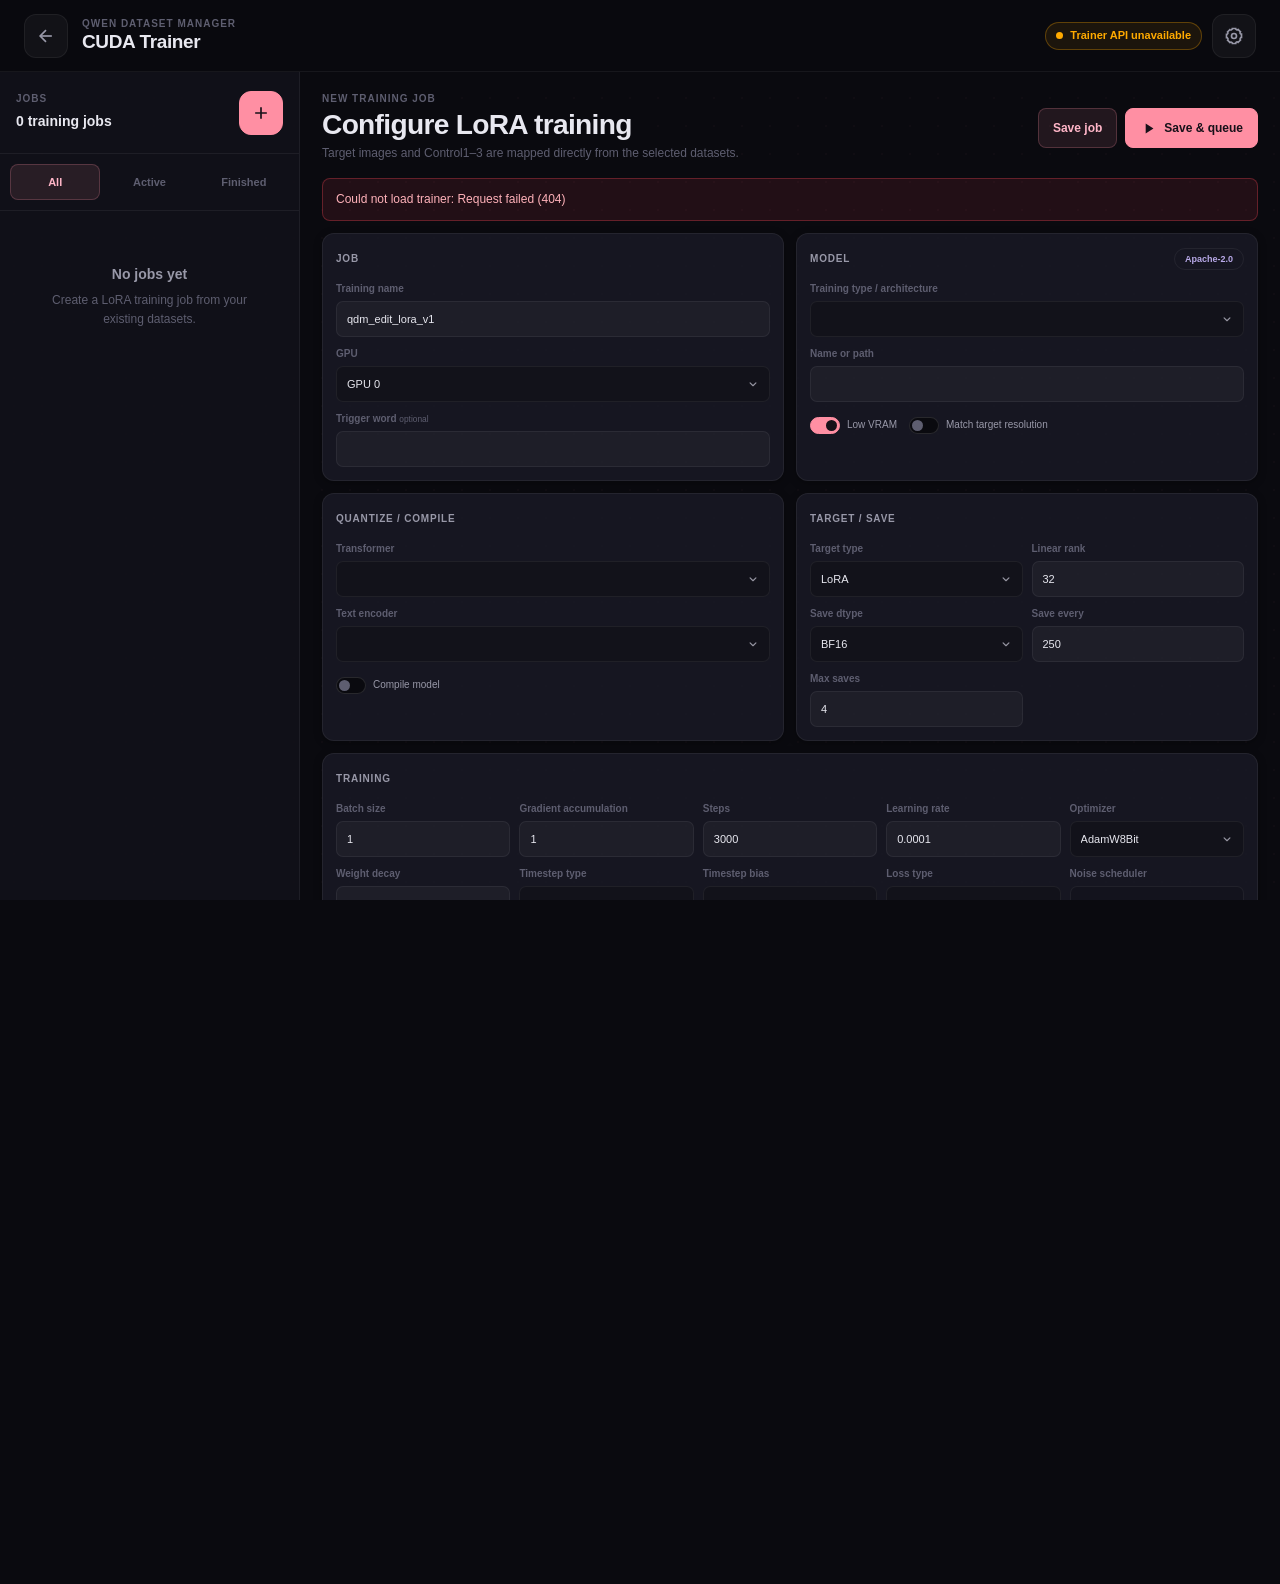
==== static/trainer.html @ 749f59c2 "feat: Add FLUX.2 Klein RGBA VAE training support - Introduced `flux2_rgba_vae` preset for training w" ====
<!DOCTYPE html>
<html lang="en">

<head>
    <meta charset="UTF-8">
    <meta name="viewport" content="width=device-width, initial-scale=1.0">
    <title>Qwen Dataset Manager — Trainer</title>
    <link rel="stylesheet" href="/static/style.css">
    <link rel="stylesheet" href="/static/trainer.css">
</head>

<body class="trainer-page">
    <div class="trainer-app">
        <header class="trainer-topbar">
            <div class="trainer-topbar-start">
                <a href="/" class="trainer-back-btn" aria-label="Back to Dataset Manager" title="Back to datasets">
                    <svg width="20" height="20" viewBox="0 0 24 24" fill="none" stroke="currentColor" stroke-width="2" aria-hidden="true">
                        <path d="M19 12H5"></path><path d="m12 19-7-7 7-7"></path>
                    </svg>
                </a>
                <div>
                    <span class="trainer-kicker">Qwen Dataset Manager</span>
                    <h1>CUDA Trainer</h1>
                </div>
            </div>
            <div class="trainer-topbar-actions">
                <span id="trainer-runtime-status" class="runtime-pill is-checking">Checking runtime…</span>
                <button id="trainer-settings-btn" class="trainer-icon-btn" type="button" aria-label="Trainer settings" title="Trainer settings">
                    <svg width="20" height="20" viewBox="0 0 24 24" fill="none" stroke="currentColor" stroke-width="2" aria-hidden="true">
                        <circle cx="12" cy="12" r="3"></circle>
                        <path d="M19.4 15a1.65 1.65 0 0 0 .33 1.82l.06.06-2.83 2.83-.06-.06a1.65 1.65 0 0 0-1.82-.33 1.65 1.65 0 0 0-1 1.51V21h-4v-.09a1.65 1.65 0 0 0-1-1.51 1.65 1.65 0 0 0-1.82.33l-.06.06-2.83-2.83.06-.06A1.65 1.65 0 0 0 4.6 15a1.65 1.65 0 0 0-1.51-1H3v-4h.09A1.65 1.65 0 0 0 4.6 9a1.65 1.65 0 0 0-.33-1.82l-.06-.06 2.83-2.83.06.06A1.65 1.65 0 0 0 9 4.6a1.65 1.65 0 0 0 1-1.51V3h4v.09a1.65 1.65 0 0 0 1 1.51 1.65 1.65 0 0 0 1.82-.33l.06-.06 2.83 2.83-.06.06A1.65 1.65 0 0 0 19.4 9c.12.37.46.63.85.63H21v4h-.09c-.39 0-.73.26-.85.63z"></path>
                    </svg>
                </button>
            </div>
        </header>

        <div class="trainer-layout">
            <aside class="trainer-jobs-panel" aria-label="Training jobs">
                <div class="trainer-jobs-header">
                    <div>
                        <span class="trainer-section-label">Jobs</span>
                        <strong id="trainer-job-count">0 training jobs</strong>
                    </div>
                    <button id="trainer-new-job-btn" class="trainer-primary-icon-btn" type="button" aria-label="Create training job" title="New training job">
                        <svg width="20" height="20" viewBox="0 0 24 24" fill="none" stroke="currentColor" stroke-width="2" aria-hidden="true">
                            <path d="M12 5v14M5 12h14"></path>
                        </svg>
                    </button>
                </div>
                <div class="trainer-job-filters" role="group" aria-label="Filter jobs">
                    <button class="trainer-filter is-active" type="button" data-job-filter="all">All</button>
                    <button class="trainer-filter" type="button" data-job-filter="active">Active</button>
                    <button class="trainer-filter" type="button" data-job-filter="finished">Finished</button>
                </div>
                <div id="trainer-jobs-list" class="trainer-jobs-list" data-preserve-scroll="jobs">
                    <div class="trainer-empty-list">
                        <strong>No jobs yet</strong>
                        <span>Create a LoRA training job from your existing datasets.</span>
                    </div>
                </div>
            </aside>

            <main class="trainer-workspace">
                <section id="trainer-runtime-banner" class="trainer-runtime-banner hidden" role="status">
                    <svg width="22" height="22" viewBox="0 0 24 24" fill="none" stroke="currentColor" stroke-width="2" aria-hidden="true">
                        <circle cx="12" cy="12" r="9"></circle><path d="M12 8v5M12 17h.01"></path>
                    </svg>
                    <div>
                        <strong>CUDA trainer is not installed</strong>
                        <span>The form and queue are available. Run the trainer installer on the NVIDIA machine before starting a job.</span>
                    </div>
                </section>

                <section id="trainer-editor-view" class="trainer-view">
                    <form id="trainer-job-form" novalidate>
                        <div class="trainer-view-header">
                            <div>
                                <span id="trainer-editor-kicker" class="trainer-kicker">New training job</span>
                                <h2 id="trainer-editor-title">Configure LoRA training</h2>
                                <p>Target images and Control1–3 are mapped directly from the selected datasets.</p>
                            </div>
                            <div class="trainer-header-actions">
                                <button id="trainer-cancel-edit-btn" class="trainer-btn trainer-btn-ghost hidden" type="button">Cancel</button>
                                <button id="trainer-save-btn" class="trainer-btn trainer-btn-secondary" type="submit">Save job</button>
                                <button id="trainer-save-start-btn" class="trainer-btn trainer-btn-primary" type="button">
                                    <svg width="17" height="17" viewBox="0 0 24 24" fill="currentColor" aria-hidden="true"><path d="m8 5 11 7-11 7V5z"></path></svg>
                                    Save &amp; queue
                                </button>
                            </div>
                        </div>

                        <div id="trainer-form-error" class="trainer-form-error hidden" role="alert"></div>

                        <div class="trainer-card-grid trainer-card-grid-top">
                            <section class="trainer-card">
                                <div class="trainer-card-heading"><span>Job</span></div>
                                <div class="trainer-fields">
                                    <label class="trainer-field" for="trainer-name">
                                        <span>Training name</span>
                                        <input id="trainer-name" name="name" type="text" value="qdm_edit_lora_v1" maxlength="96" required autocomplete="off" spellcheck="false">
                                    </label>
                                    <label class="trainer-field" for="trainer-gpu">
                                        <span>GPU</span>
                                        <select id="trainer-gpu" name="gpuIds"><option value="0">GPU 0</option></select>
                                    </label>
                                    <input id="trainer-preset" name="trainingPreset" type="hidden" value="standard_lora">
                                    <label class="trainer-field trainer-lora-only" for="trainer-trigger">
                                        <span>Trigger word <small>optional</small></span>
                                        <input id="trainer-trigger" name="triggerWord" type="text" autocomplete="off">
                                    </label>
                                </div>
                            </section>

                            <section class="trainer-card trainer-card-model">
                                <div class="trainer-card-heading"><span>Model</span><span id="trainer-model-license" class="trainer-card-badge">Apache-2.0</span></div>
                                <div class="trainer-fields">
                                    <label class="trainer-field" for="trainer-model">
                                        <span>Training type / architecture</span>
                                        <select id="trainer-model" name="model"></select>
                                    </label>
                                    <label class="trainer-field trainer-lora-only" for="trainer-model-path">
                                        <span>Name or path</span>
                                        <input id="trainer-model-path" type="text" autocomplete="off" spellcheck="false" required>
                                    </label>
                                    <a id="trainer-model-gate" class="trainer-model-note trainer-lora-only hidden" href="#" target="_blank" rel="noopener noreferrer">Gated model — accept access on Hugging Face</a>
                                    <div class="trainer-toggle-row trainer-lora-only">
                                        <label class="trainer-switch"><input id="trainer-low-vram" type="checkbox" checked><span></span>Low VRAM</label>
                                        <label class="trainer-switch"><input id="trainer-match-resolution" type="checkbox"><span></span>Match target resolution</label>
                                    </div>
                                </div>
                            </section>

                            <section class="trainer-card trainer-lora-only">
                                <div class="trainer-card-heading"><span>Quantize / compile</span></div>
                                <div class="trainer-fields">
                                    <label class="trainer-field" for="trainer-qtype">
                                        <span>Transformer</span>
                                        <select id="trainer-qtype" name="qtype"></select>
                                    </label>
                                    <label class="trainer-field" for="trainer-qtype-te">
                                        <span>Text encoder</span>
                                        <select id="trainer-qtype-te" name="qtypeTextEncoder"></select>
                                    </label>
                                    <div class="trainer-toggle-row">
                                        <label class="trainer-switch"><input id="trainer-compile" type="checkbox"><span></span>Compile model</label>
                                    </div>
                                </div>
                            </section>

                            <section class="trainer-card trainer-lora-only">
                                <div class="trainer-card-heading"><span>Target / save</span></div>
                                <div class="trainer-fields trainer-two-columns">
                                    <label class="trainer-field" for="trainer-network-type"><span>Target type</span><select id="trainer-network-type"><option value="lora">LoRA</option><option value="lokr">LoKr</option></select></label>
                                    <label id="trainer-rank-field" class="trainer-field" for="trainer-rank"><span>Linear rank</span><input id="trainer-rank" type="number" min="1" max="1024" value="32"></label>
                                    <label id="trainer-lokr-factor-field" class="trainer-field hidden" for="trainer-lokr-factor"><span>LoKr factor</span><select id="trainer-lokr-factor"><option value="-1">Auto</option><option value="4">4</option><option value="8">8</option><option value="16">16</option><option value="32">32</option></select></label>
                                    <label class="trainer-field" for="trainer-save-dtype"><span>Save dtype</span><select id="trainer-save-dtype"><option value="bf16">BF16</option><option value="fp16">FP16</option><option value="fp32">FP32</option></select></label>
                                    <label class="trainer-field" for="trainer-save-every"><span>Save every</span><input id="trainer-save-every" type="number" min="1" value="250"></label>
                                    <label class="trainer-field" for="trainer-max-saves"><span>Max saves</span><input id="trainer-max-saves" type="number" min="1" max="1000" value="4"></label>
                                </div>
                            </section>
                        </div>

                        <section class="trainer-card trainer-wide-card trainer-lora-only">
                            <div class="trainer-card-heading"><span>Training</span></div>
                            <div class="trainer-training-grid">
                                <label class="trainer-field" for="trainer-batch-size"><span>Batch size</span><input id="trainer-batch-size" type="number" min="1" max="128" value="1"></label>
                                <label class="trainer-field" for="trainer-gradient-accumulation"><span>Gradient accumulation</span><input id="trainer-gradient-accumulation" type="number" min="1" max="1024" value="1"></label>
                                <label class="trainer-field" for="trainer-steps"><span>Steps</span><input id="trainer-steps" type="number" min="1" value="3000"></label>
                                <label class="trainer-field" for="trainer-learning-rate"><span>Learning rate</span><input id="trainer-learning-rate" type="number" min="0" step="0.000001" value="0.0001"></label>
                                <label class="trainer-field" for="trainer-optimizer"><span>Optimizer</span><select id="trainer-optimizer"><option value="adafactor">Adafactor</option><option value="adam">Adam</option><option value="adamw">AdamW</option><option value="adamw8bit" selected>AdamW8Bit</option><option value="automagic">Automagic</option><option value="automagic2">Automagic v2</option><option value="automagic3">Automagic v3</option><option value="prodigyopt">Prodigy</option><option value="prodigy8bit">Prodigy8Bit</option></select></label>
                                <label class="trainer-field" for="trainer-weight-decay"><span>Weight decay</span><input id="trainer-weight-decay" type="number" min="0" step="0.00001" value="0.0001"></label>
                                <label class="trainer-field" for="trainer-timestep"><span>Timestep type</span><select id="trainer-timestep"><option value="weighted">Weighted</option><option value="sigmoid">Sigmoid</option><option value="shift">Shift</option><option value="linear">Linear</option></select></label>
                                <label class="trainer-field" for="trainer-timestep-bias"><span>Timestep bias</span><select id="trainer-timestep-bias"><option value="balanced">Balanced</option><option value="content">High noise</option><option value="style">Low noise</option></select></label>
                                <label class="trainer-field" for="trainer-loss"><span>Loss type</span><select id="trainer-loss"><option value="mse">Mean Squared Error</option><option value="mae">Mean Absolute Error</option><option value="wavelet">Wavelet</option><option value="stepped">Stepped Recovery</option></select></label>
                                <label class="trainer-field" for="trainer-noise-scheduler"><span>Noise scheduler</span><input id="trainer-noise-scheduler" type="text" value="FlowMatch" readonly></label>
                            </div>
                            <div class="trainer-toggle-row trainer-training-toggles">
                                <label id="trainer-unload-text-wrap" class="trainer-switch"><input id="trainer-unload-text" type="checkbox"><span></span>Unload TE</label>
                                <label class="trainer-switch"><input id="trainer-cache-text" type="checkbox"><span></span>Cache text embeddings</label>
                                <label class="trainer-switch"><input id="trainer-use-ema" type="checkbox"><span></span>Use EMA</label>
                                <label id="trainer-ema-decay-field" class="trainer-inline-number hidden" for="trainer-ema-decay">EMA decay <input id="trainer-ema-decay" type="number" min="0" max="1" step="0.001" value="0.99"></label>
                            </div>
                        </section>

                        <details class="trainer-advanced trainer-wide-card trainer-lora-only">
                            <summary>Regularization and guidance</summary>
                            <div class="trainer-option-groups">
                                <section>
                                    <label class="trainer-switch"><input id="trainer-dop" type="checkbox"><span></span>Differential Output Preservation</label>
                                    <div id="trainer-dop-options" class="trainer-fields trainer-two-columns hidden">
                                        <label class="trainer-field" for="trainer-dop-multiplier"><span>DOP loss multiplier</span><input id="trainer-dop-multiplier" type="number" min="0" step="0.1" value="1"></label>
                                        <label class="trainer-field" for="trainer-dop-class"><span>DOP preservation class</span><input id="trainer-dop-class" type="text" value="person"></label>
                                    </div>
                                </section>
                                <section>
                                    <label class="trainer-switch"><input id="trainer-bpp" type="checkbox"><span></span>Blank Prompt Preservation</label>
                                    <div id="trainer-bpp-options" class="trainer-fields hidden">
                                        <label class="trainer-field" for="trainer-bpp-multiplier"><span>BPP loss multiplier</span><input id="trainer-bpp-multiplier" type="number" min="0" step="0.1" value="1"></label>
                                    </div>
                                </section>
                                <section>
                                    <label class="trainer-switch"><input id="trainer-guidance-loss" type="checkbox"><span></span>Contrastive Guidance Loss</label>
                                    <div id="trainer-guidance-loss-options" class="trainer-fields hidden">
                                        <label class="trainer-field" for="trainer-guidance-loss-target"><span>Guidance loss target</span><input id="trainer-guidance-loss-target" type="number" min="0" step="0.1" value="4"></label>
                                    </div>
                                </section>
                                <section>
                                    <label class="trainer-switch"><input id="trainer-differential-guidance" type="checkbox"><span></span>Do Differential Guidance</label>
                                    <div id="trainer-differential-guidance-options" class="trainer-fields hidden">
                                        <label class="trainer-field" for="trainer-differential-guidance-scale"><span>Differential guidance scale</span><input id="trainer-differential-guidance-scale" type="number" min="0" step="0.1" value="3"></label>
                                    </div>
                                </section>
                            </div>
                        </details>

                        <section class="trainer-card trainer-wide-card trainer-transparent-only hidden">
                            <div class="trainer-card-heading"><span>Transparent RGBA preset</span><span class="trainer-card-badge">alpha-safe</span></div>
                            <div class="trainer-training-grid">
                                <label class="trainer-field trainer-span-2" for="trainer-vae-path"><span>Compatible RGBA VAE path</span><input id="trainer-vae-path" type="text" autocomplete="off" spellcheck="false" placeholder="Local Diffusers directory for Qwen; .safetensors for Klein"></label>
                                <label class="trainer-field" for="trainer-rgba-edge-correction"><span>Edge cleanup</span><select id="trainer-rgba-edge-correction"><option value="matte_despill">Green matte despill</option><option value="nearest_opaque">Nearest opaque</option><option value="none">None</option></select></label>
                                <label class="trainer-field" for="trainer-rgba-edge-width"><span>Edge width</span><input id="trainer-rgba-edge-width" type="number" min="0.1" step="0.1" value="3"></label>
                                <label class="trainer-field" for="trainer-rgba-alpha-threshold"><span>Hidden RGB alpha threshold</span><input id="trainer-rgba-alpha-threshold" type="number" min="0" max="1" step="0.0001" value="0.0039215686"></label>
                            </div>
                            <p class="trainer-help">Targets stay RGBA. Fully transparent hidden RGB is cleared, resizing is performed in premultiplied-alpha space, and green spill can be corrected only at the alpha boundary. Klein requires its own z=32 four-channel VAE; the Qwen z=16 VAE is intentionally rejected.</p>
                        </section>

                        <section class="trainer-card trainer-wide-card trainer-vae-only hidden">
                            <div class="trainer-card-heading"><span id="trainer-vae-heading">Qwen RGBA VAE training</span><span class="trainer-card-badge">round-trip validation</span></div>
                            <div class="trainer-training-grid">
                                <label class="trainer-field trainer-span-2" for="trainer-source-vae-path"><span id="trainer-source-vae-path-label">Standard Qwen model / path</span><input id="trainer-source-vae-path" type="text" value="Qwen/Qwen-Image-Edit-2511" autocomplete="off" spellcheck="false"></label>
                                <label class="trainer-field" for="trainer-source-vae-subfolder"><span id="trainer-source-vae-subfolder-label">VAE subfolder</span><input id="trainer-source-vae-subfolder" type="text" value="vae"></label>
                                <label class="trainer-field" for="trainer-vae-batch-size"><span>Batch size</span><input id="trainer-vae-batch-size" type="number" min="1" max="128" value="1"></label>
                                <label class="trainer-field" for="trainer-vae-gradient-accumulation"><span>Gradient accumulation</span><input id="trainer-vae-gradient-accumulation" type="number" min="1" max="1024" value="1"></label>
                                <label class="trainer-field" for="trainer-vae-steps"><span>Steps</span><input id="trainer-vae-steps" type="number" min="1" value="5000"></label>
                                <label class="trainer-field" for="trainer-vae-learning-rate"><span>Learning rate</span><input id="trainer-vae-learning-rate" type="number" min="0" step="0.000001" value="0.00001"></label>
                                <label class="trainer-field" for="trainer-vae-weight-decay"><span>Weight decay</span><input id="trainer-vae-weight-decay" type="number" min="0" step="0.00001" value="0"></label>
                                <label class="trainer-field" for="trainer-vae-save-every"><span>Save every</span><input id="trainer-vae-save-every" type="number" min="1" value="250"></label>
                                <label class="trainer-field" for="trainer-vae-max-saves"><span>Max saves</span><input id="trainer-vae-max-saves" type="number" min="1" value="4"></label>
                                <label class="trainer-field" for="trainer-vae-resolution"><span>Resolution</span><input id="trainer-vae-resolution" type="number" min="64" max="2048" value="512"></label>
                                <label class="trainer-field" for="trainer-vae-scope"><span>Training scope</span><select id="trainer-vae-scope"><option value="full">Full VAE</option><option value="alpha_boundary">Alpha boundary only</option></select></label>
                                <label class="trainer-field" for="trainer-vae-dtype"><span>Compute dtype</span><select id="trainer-vae-dtype"><option value="bf16">BF16</option><option value="fp16">FP16</option><option value="fp32">FP32</option></select></label>
                                <label class="trainer-field" for="trainer-vae-alpha-lr"><span>Alpha LR multiplier</span><input id="trainer-vae-alpha-lr" type="number" min="0.1" step="0.1" value="10"></label>
                                <label class="trainer-field" for="trainer-vae-workers"><span>Data workers</span><input id="trainer-vae-workers" type="number" min="0" max="64" value="2"></label>
                                <label class="trainer-field" for="trainer-vae-max-grad"><span>Max grad norm</span><input id="trainer-vae-max-grad" type="number" min="0" step="0.1" value="1"></label>
                                <label class="trainer-field" for="trainer-vae-validate-every"><span>Validate every</span><input id="trainer-vae-validate-every" type="number" min="1" value="250"></label>
                                <label class="trainer-field" for="trainer-vae-validation-images"><span>Validation images</span><input id="trainer-vae-validation-images" type="number" min="1" value="32"></label>
                                <label class="trainer-field" for="trainer-vae-required-passes"><span>READY passes</span><input id="trainer-vae-required-passes" type="number" min="1" value="2"></label>
                            </div>
                            <div class="trainer-toggle-row trainer-training-toggles">
                                <label class="trainer-switch"><input id="trainer-source-vae-local" type="checkbox"><span></span>Local source files only</label>
                                <label class="trainer-switch"><input id="trainer-vae-gradient-checkpointing" type="checkbox" checked><span></span>Gradient checkpointing</label>
                                <label class="trainer-switch"><input id="trainer-vae-stop-ready" type="checkbox"><span></span>Stop when READY</label>
                                <label class="trainer-switch"><input id="trainer-vae-comfy-export" type="checkbox" checked><span></span>Export ComfyUI VAE</label>
                            </div>
                            <p class="trainer-help">There is no diffusion sampling. A fixed holdout is encoded and decoded as RGBA; READY requires consecutive passes for visible RGB, alpha, alpha edge, composites, finite values, IoU and opaque-latent compatibility. “Sample now” runs this validation.</p>
                        </section>

                        <section class="trainer-card trainer-wide-card trainer-datasets-section">
                            <div class="trainer-card-heading trainer-datasets-heading">
                                <div><span>Datasets</span><small id="trainer-dataset-summary">Select one or more managed datasets</small></div>
                                <div class="trainer-dataset-picker">
                                    <label class="sr-only" for="trainer-dataset-select">Dataset</label>
                                    <select id="trainer-dataset-select"><option value="">Select dataset…</option></select>
                                    <button id="trainer-add-dataset-btn" class="trainer-btn trainer-btn-secondary" type="button">Add dataset</button>
                                </div>
                            </div>
                            <div id="trainer-selected-datasets" class="trainer-selected-datasets">
                                <div class="trainer-empty-datasets">
                                    <svg width="28" height="28" viewBox="0 0 24 24" fill="none" stroke="currentColor" stroke-width="1.7" aria-hidden="true"><path d="M4 7h16v12H4zM7 4h10v3H7z"></path><path d="M8 11h8M8 15h5"></path></svg>
                                    <strong>No datasets selected</strong>
                                    <span>Choose a dataset above. Target and control folders will be mapped automatically.</span>
                                </div>
                            </div>
                        </section>

                        <section class="trainer-card trainer-wide-card trainer-lora-only">
                            <div class="trainer-card-heading">
                                <span>Validation</span>
                                <label class="trainer-switch"><input id="trainer-validation-enabled" type="checkbox"><span></span>Enable</label>
                            </div>
                            <div id="trainer-validation-options" class="hidden">
                                <div class="trainer-validation-grid">
                                    <label class="trainer-field" for="trainer-validation-every"><span>Validate every</span><input id="trainer-validation-every" type="number" min="1" value="1"></label>
                                    <label class="trainer-field" for="trainer-validation-resolution"><span>Validation resolution</span><input id="trainer-validation-resolution" type="number" min="64" max="4096" value="1024"></label>
                                    <label class="trainer-field" for="trainer-validation-sigmas"><span>Validation sigmas</span><select id="trainer-validation-sigmas"><option value="0.5">0.5</option><option value="1,0.5">1.0, 0.5</option><option value="1,0.66,0.33">1.0, 0.66, 0.33</option><option value="1,0.75,0.5,0.25">1.0, 0.75, 0.5, 0.25</option></select></label>
                                </div>
                                <div id="trainer-validation-items" class="trainer-repeat-list"></div>
                                <button id="trainer-add-validation-btn" class="trainer-btn trainer-btn-secondary trainer-full-btn" type="button">Add validation image</button>
                            </div>
                        </section>

                        <details class="trainer-advanced trainer-wide-card trainer-lora-only" open>
                            <summary>Sampling</summary>
                            <div class="trainer-sampling-content">
                                <div class="trainer-sampling-grid">
                                    <label class="trainer-field trainer-span-2" for="trainer-sample-lora-path"><span>Turbo sampling LoRA path <small>optional, sampling only</small></span><input id="trainer-sample-lora-path" type="text" autocomplete="off" spellcheck="false" placeholder="Local .safetensors file"></label>
                                    <label class="trainer-field" for="trainer-sample-every"><span>Sample every</span><input id="trainer-sample-every" type="number" min="1" value="250"></label>
                                    <label class="trainer-field" for="trainer-sample-start"><span>Sample start step</span><input id="trainer-sample-start" type="number" min="0" value="0"></label>
                                    <label class="trainer-field" for="trainer-sampler"><span>Sampler</span><select id="trainer-sampler"><option value="flowmatch">FlowMatch</option><option value="ddpm">DDPM</option></select></label>
                                    <label class="trainer-field" for="trainer-guidance-scale"><span>Guidance scale</span><input id="trainer-guidance-scale" type="number" min="0" step="0.1" value="4"></label>
                                    <label class="trainer-field" for="trainer-sample-steps"><span>Sample steps</span><input id="trainer-sample-steps" type="number" min="1" value="30"></label>
                                    <label class="trainer-field" for="trainer-sample-width"><span>Width</span><input id="trainer-sample-width" type="number" min="64" max="4096" value="1024"></label>
                                    <label class="trainer-field" for="trainer-sample-height"><span>Height</span><input id="trainer-sample-height" type="number" min="64" max="4096" value="1024"></label>
                                    <label class="trainer-field" for="trainer-sample-seed"><span>Seed</span><input id="trainer-sample-seed" type="number" min="0" value="42"></label>
                                </div>
                                <div class="trainer-toggle-row trainer-training-toggles">
                                    <label class="trainer-switch"><input id="trainer-walk-seed" type="checkbox" checked><span></span>Walk seed</label>
                                    <label class="trainer-switch"><input id="trainer-skip-first-sample" type="checkbox"><span></span>Skip first sample</label>
                                    <label class="trainer-switch"><input id="trainer-force-first-sample" type="checkbox"><span></span>Force first sample</label>
                                    <label class="trainer-switch"><input id="trainer-disable-sampling" type="checkbox" checked><span></span>Disable sampling</label>
                                </div>
                                <div class="trainer-sample-list-heading">
                                    <span id="trainer-sample-count">Sample prompts (0)</span>
                                </div>
                                <div id="trainer-sample-items" class="trainer-repeat-list"></div>
                                <button id="trainer-add-sample-btn" class="trainer-btn trainer-btn-secondary trainer-full-btn" type="button">Add edit sample</button>
                            </div>
                        </details>

                        <details class="trainer-advanced trainer-lora-only">
                            <summary>Advanced memory settings</summary>
                            <div class="trainer-advanced-grid">
                                <label class="trainer-switch"><input id="trainer-layer-offloading" type="checkbox"><span></span>Layer offloading</label>
                                <div id="trainer-offload-sliders" class="trainer-offload-sliders hidden">
                                    <label class="trainer-slider-field" for="trainer-transformer-offload">
                                        <span>Transformer offload %</span>
                                        <div class="trainer-slider-control">
                                            <div class="trainer-slider-main">
                                                <input id="trainer-transformer-offload" type="range" min="0" max="100" step="1" value="100">
                                                <span class="trainer-slider-limits" aria-hidden="true"><span>0</span><span>100</span></span>
                                            </div>
                                            <output id="trainer-transformer-offload-value" for="trainer-transformer-offload">100</output>
                                        </div>
                                    </label>
                                    <label class="trainer-slider-field" for="trainer-text-offload">
                                        <span>Text encoder offload %</span>
                                        <div class="trainer-slider-control">
                                            <div class="trainer-slider-main">
                                                <input id="trainer-text-offload" type="range" min="0" max="100" step="1" value="100">
                                                <span class="trainer-slider-limits" aria-hidden="true"><span>0</span><span>100</span></span>
                                            </div>
                                            <output id="trainer-text-offload-value" for="trainer-text-offload">100</output>
                                        </div>
                                    </label>
                                </div>
                            </div>
                        </details>

                        <details class="trainer-advanced trainer-wide-card trainer-lora-only">
                            <summary>Advanced AI Toolkit process config</summary>
                            <div class="trainer-advanced-config">
                                <p>This is the upstream advanced editor equivalent, restricted to the selected edit architecture and managed dataset paths. Generate the process JSON, edit any AI Toolkit process setting, then enable the override.</p>
                                <div class="trainer-toggle-row">
                                    <button id="trainer-generate-config-btn" class="trainer-btn trainer-btn-secondary" type="button">Generate from form</button>
                                    <button id="trainer-clear-config-btn" class="trainer-btn trainer-btn-ghost" type="button">Clear override</button>
                                    <label class="trainer-switch"><input id="trainer-use-advanced-config" type="checkbox"><span></span>Use edited process config</label>
                                </div>
                                <label class="trainer-field" for="trainer-advanced-config-json"><span>AI Toolkit process JSON</span><textarea id="trainer-advanced-config-json" rows="24" spellcheck="false" autocomplete="off"></textarea></label>
                            </div>
                        </details>
                    </form>
                </section>

                <section id="trainer-detail-view" class="trainer-view hidden">
                    <div class="trainer-view-header trainer-detail-header">
                        <div>
                            <span id="trainer-detail-kicker" class="trainer-kicker">Training job</span>
                            <h2 id="trainer-detail-name">Job</h2>
                            <p id="trainer-detail-model">Model</p>
                        </div>
                        <div class="trainer-header-actions">
                            <button id="trainer-save-now-btn" class="trainer-btn trainer-btn-secondary hidden" type="button">Save now</button>
                            <button id="trainer-sample-now-btn" class="trainer-btn trainer-btn-secondary hidden" type="button">Sample now</button>
                            <button id="trainer-edit-job-btn" class="trainer-btn trainer-btn-secondary" type="button">Edit</button>
                            <button id="trainer-delete-job-btn" class="trainer-btn trainer-btn-danger" type="button">Delete</button>
                            <button id="trainer-stop-job-btn" class="trainer-btn trainer-btn-danger hidden" type="button">Stop</button>
                            <button id="trainer-start-job-btn" class="trainer-btn trainer-btn-primary" type="button">
                                <svg width="17" height="17" viewBox="0 0 24 24" fill="currentColor" aria-hidden="true"><path d="m8 5 11 7-11 7V5z"></path></svg>
                                Queue job
                            </button>
                        </div>
                    </div>

                    <div class="trainer-detail-grid">
                        <section class="trainer-card trainer-progress-card">
                            <div class="trainer-progress-top">
                                <div><span id="trainer-detail-status" class="trainer-status-pill">Stopped</span><strong id="trainer-detail-info">Ready</strong></div>
                                <strong id="trainer-detail-percent">0%</strong>
                            </div>
                            <div class="trainer-progress-track"><div id="trainer-detail-progress" class="trainer-progress-fill"></div></div>
                            <div class="trainer-progress-meta">
                                <span id="trainer-detail-step">0 / 0 steps</span>
                                <span id="trainer-detail-speed">Waiting</span>
                                <span id="trainer-detail-gpu">GPU 0</span>
                            </div>
                        </section>
                        <section class="trainer-card trainer-summary-card">
                            <div class="trainer-card-heading"><span>Configuration</span></div>
                            <dl id="trainer-detail-config"></dl>
                        </section>
                    </div>

                    <section class="trainer-card trainer-log-card">
                        <div class="trainer-card-heading trainer-log-heading">
                            <div><span>Trainer log</span><small>Last 200 KB</small></div>
                            <div>
                                <a id="trainer-download-log" class="trainer-btn trainer-btn-ghost" href="#">Download</a>
                                <button id="trainer-refresh-log-btn" class="trainer-btn trainer-btn-secondary" type="button">Refresh</button>
                            </div>
                        </div>
                        <pre id="trainer-log-output" tabindex="0">No log output yet.</pre>
                    </section>
                </section>
            </main>
        </div>
    </div>

    <div id="trainer-settings-modal" class="trainer-modal hidden" role="dialog" aria-modal="true" aria-labelledby="trainer-settings-title">
        <div class="trainer-modal-card">
            <div class="trainer-modal-header">
                <div><span class="trainer-kicker">Trainer settings</span><h2 id="trainer-settings-title">Hugging Face access</h2></div>
                <button id="trainer-settings-close" class="trainer-icon-btn" type="button" aria-label="Close settings">✕</button>
            </div>
            <p>FLUX.2 Klein 9B is gated. The token is stored locally in the trainer SQLite database and is never returned by the API.</p>
            <label class="trainer-field" for="trainer-hf-token"><span>Hugging Face token</span><input id="trainer-hf-token" type="password" placeholder="hf_…" autocomplete="off"></label>
            <label class="trainer-switch trainer-clear-token"><input id="trainer-clear-token" type="checkbox"><span></span>Remove saved token</label>
            <div class="trainer-runtime-details">
                <span>Upstream</span><code id="trainer-upstream-commit">—</code>
            </div>
            <div class="trainer-modal-actions">
                <button id="trainer-settings-cancel" class="trainer-btn trainer-btn-ghost" type="button">Cancel</button>
                <button id="trainer-settings-save" class="trainer-btn trainer-btn-primary" type="button">Save settings</button>
            </div>
        </div>
    </div>

    <div id="trainer-toast" class="trainer-toast hidden" role="status" aria-live="polite"></div>
    <script src="/static/trainer.js?v=3"></script>
</body>

</html>
---- static/style.css ----
/* ─── Sakura Design System ───────────────────────────────────────── */
:root {
  --bg-primary:    #0a0a0f;
  --bg-secondary:  #12121a;
  --bg-elevated:   #1a1a26;
  --bg-surface:    #22222e;
  --bg-hover:      #2a2a38;

  --text-primary:   #e8e8f0;
  --text-secondary: #9898a8;
  --text-muted:     #5e5e70;

  --accent:         #ff8fa3;
  --accent-hover:   #ffb6c8;
  --accent-glow:    rgba(255, 143, 163, 0.3);
  --accent-subtle:  rgba(255, 143, 163, 0.1);
  --accent-border:  rgba(255, 143, 163, 0.22);
  --accent-lavender:#b8a9e8;

  --success: #00d68f;
  --warning: #ffaa00;
  --error:   #ff4757;

  --border:       rgba(255, 255, 255, 0.06);
  --border-hover: rgba(255, 255, 255, 0.12);

  --font:      ui-sans-serif, -apple-system, BlinkMacSystemFont, 'Segoe UI', sans-serif;
  --font-mono: ui-monospace, 'SFMono-Regular', Menlo, Consolas, monospace;

  --radius-sm: 8px;
  --radius-md: 12px;
  --radius-lg: 20px;
  --radius-xl: 24px;

  --shadow-subtle:   0 2px 8px rgba(0, 0, 0, 0.3);
  --shadow-elevated: 0 8px 32px rgba(0, 0, 0, 0.5);
  --shadow-accent:   0 8px 30px rgba(255, 143, 163, 0.25);

  --transition: 0.2s ease;
}

/* ─── Reset ──────────────────────────────────────────────────────── */
*, *::before, *::after {
  margin: 0;
  padding: 0;
  box-sizing: border-box;
}

/* ─── Scrollbar ──────────────────────────────────────────────────── */
::-webkit-scrollbar { width: 6px; height: 6px; }
::-webkit-scrollbar-track { background: var(--bg-primary); }
::-webkit-scrollbar-thumb {
  background: var(--accent-border);
  border-radius: 3px;
}
::-webkit-scrollbar-thumb:hover { background: var(--accent-glow); }

/* ─── Base ───────────────────────────────────────────────────────── */
body {
  font-family: var(--font);
  background: var(--bg-primary);
  color: var(--text-primary);
  line-height: 1.6;
  min-height: 100vh;
  font-size: 14px;
}

/* Subtle dot-grid bg */
body::before {
  content: '';
  position: fixed;
  inset: 0;
  background:
    radial-gradient(circle, rgba(255, 143, 163, 0.04) 1px, transparent 1px),
    transparent;
  background-size: 28px 28px;
  pointer-events: none;
  z-index: 0;
}

/* ─── Container ──────────────────────────────────────────────────── */
.container {
  position: relative;
  z-index: 1;
  max-width: 1800px;
  margin: 0 auto;
  padding: 2rem 2.5rem;
}

/* ─── Header ─────────────────────────────────────────────────────── */
header {
  margin-bottom: 2.5rem;
}

header h1 {
  font-size: clamp(1.8rem, 4vw, 2.8rem);
  font-weight: 700;
  letter-spacing: -0.02em;
  background: linear-gradient(135deg, #fff 0%, var(--accent-hover) 60%, var(--accent-lavender) 100%);
  -webkit-background-clip: text;
  -webkit-text-fill-color: transparent;
  background-clip: text;
  margin-bottom: 1.25rem;
  line-height: 1.15;
  text-shadow: none;
}

.controls {
  display: flex;
  align-items: center;
  gap: 0.75rem;
  flex-wrap: wrap;
}

.controls > label {
  font-size: 12px;
  font-weight: 600;
  color: var(--text-secondary);
  letter-spacing: 0.03em;
}

/* ─── Selects ────────────────────────────────────────────────────── */
select {
  appearance: none;
  -webkit-appearance: none;
  padding: 0.55rem 1rem;
  background: rgba(255, 255, 255, 0.04);
  border: 1px solid var(--border);
  border-radius: var(--radius-md);
  color: var(--text-primary);
  font-family: var(--font);
  font-size: 13px;
  cursor: pointer;
  transition: all var(--transition);
  outline: none;
}

select:hover {
  border-color: var(--border-hover);
  background: rgba(255, 255, 255, 0.07);
}

select:focus {
  border-color: var(--accent-border);
  box-shadow: 0 0 0 3px rgba(255, 143, 163, 0.08);
  background: rgba(255, 143, 163, 0.03);
}

#folder-select {
  min-width: 240px;
}

.refresh-btn {
  padding: 0.55rem;
  min-width: 44px;
  justify-content: center;
  color: var(--accent-hover);
  border-color: rgba(184, 169, 232, 0.28);
  background: rgba(184, 169, 232, 0.08);
}

.refresh-btn:hover {
  background: rgba(184, 169, 232, 0.18);
  border-color: rgba(184, 169, 232, 0.4);
  box-shadow: 0 10px 24px rgba(184, 169, 232, 0.12);
}

/* ─── Image Count ────────────────────────────────────────────────── */
.image-count {
  padding: 0.45rem 0.9rem;
  background: var(--accent-subtle);
  border: 1px solid var(--accent-border);
  border-radius: var(--radius-sm);
  font-size: 12px;
  font-weight: 600;
  color: var(--accent-hover);
  font-family: var(--font-mono);
  letter-spacing: 0.04em;
}

/* ─── Action Buttons ─────────────────────────────────────────────── */
.action-btn {
  display: inline-flex;
  align-items: center;
  gap: 0.45rem;
  padding: 0.55rem 1.1rem;
  background: rgba(255, 255, 255, 0.04);
  border: 1px solid var(--border);
  border-radius: var(--radius-md);
  color: var(--text-secondary);
  font-family: var(--font);
  font-size: 13px;
  font-weight: 500;
  cursor: pointer;
  transition: all var(--transition);
  white-space: nowrap;
}

.action-btn:hover {
  background: var(--bg-elevated);
  border-color: var(--border-hover);
  color: var(--text-primary);
  transform: translateY(-1px);
  box-shadow: var(--shadow-subtle);
}

.action-btn:active { transform: translateY(0); box-shadow: none; }

.action-btn:disabled {
  opacity: 0.38;
  cursor: not-allowed;
  transform: none;
  box-shadow: none;
}

.export-btn {
  background: var(--accent-subtle);
  border-color: var(--accent-border);
  color: var(--accent-hover);
}
.export-btn:hover {
  background: rgba(255, 143, 163, 0.18);
  border-color: var(--accent);
  box-shadow: var(--shadow-accent);
}

.trainer-nav-btn {
  background: linear-gradient(135deg, rgba(255, 143, 163, 0.16), rgba(184, 169, 232, 0.14));
  border-color: var(--accent-border);
  color: var(--accent-hover);
  text-decoration: none;
}

.trainer-nav-btn:hover {
  border-color: var(--accent);
  color: #fff;
  box-shadow: var(--shadow-accent);
}

/* ─── Link Controls ──────────────────────────────────────────────── */
.link-controls {
  display: flex;
  align-items: center;
  gap: 0.5rem;
}

.link-btn {
  background: var(--accent-subtle);
  border-color: var(--accent-border);
  color: var(--accent);
}
.link-btn:hover {
  background: rgba(255, 143, 163, 0.18);
  border-color: var(--accent);
  color: var(--accent-hover);
  box-shadow: 0 4px 16px rgba(255, 143, 163, 0.2);
}

.link-select { border-color: var(--accent-border); }

.linked-indicator {
  display: inline-flex;
  align-items: center;
  gap: 0.4rem;
  padding: 0.4rem 0.8rem;
  background: rgba(0, 214, 143, 0.1);
  border: 1px solid rgba(0, 214, 143, 0.3);
  border-radius: var(--radius-sm);
  font-size: 12px;
  font-weight: 600;
  color: var(--success);
  letter-spacing: 0.02em;
}
.linked-indicator::before {
  content: '';
  width: 6px;
  height: 6px;
  border-radius: 50%;
  background: var(--success);
  box-shadow: 0 0 6px rgba(0, 214, 143, 0.7);
  animation: pulse-dot 2s ease-in-out infinite;
}

@keyframes pulse-dot {
  0%, 100% { opacity: 1; transform: scale(1); }
  50%       { opacity: 0.5; transform: scale(0.7); }
}

.unlink-btn {
  background: rgba(255, 71, 87, 0.08);
  border-color: rgba(255, 71, 87, 0.25);
  color: var(--error);
  padding: 0.45rem 0.6rem;
}
.unlink-btn:hover {
  background: rgba(255, 71, 87, 0.18);
  border-color: var(--error);
  box-shadow: 0 4px 12px rgba(255, 71, 87, 0.2);
  color: var(--error);
}

.hidden { display: none !important; }

/* ─── Dataset Name Modal ────────────────────────────────────────── */
.dataset-name-modal {
  position: fixed;
  inset: 0;
  z-index: 1120;
  display: flex;
  align-items: center;
  justify-content: center;
  padding: 1.5rem;
  background: rgba(6, 6, 10, 0.8);
  backdrop-filter: blur(14px);
}

.dataset-name-modal-content {
  width: min(680px, 94vw);
  border-radius: 28px;
  border: 1px solid rgba(255, 255, 255, 0.08);
  background:
    radial-gradient(circle at top right, rgba(255, 143, 163, 0.14), transparent 30%),
    linear-gradient(180deg, rgba(28, 24, 38, 0.98), rgba(18, 16, 28, 0.98));
  box-shadow: 0 30px 70px rgba(0, 0, 0, 0.45);
  overflow: hidden;
  animation: modalIn 0.22s cubic-bezier(0.16, 1, 0.3, 1);
}

.export-modal-content {
  width: min(760px, 94vw);
}

.export-modal-body {
  gap: 0.85rem;
}

.export-modal-body .tools-task-card {
  margin-top: 0.35rem;
}

.dataset-name-modal-header,
.dataset-name-modal-footer {
  display: flex;
  align-items: center;
  justify-content: space-between;
  gap: 1rem;
  padding: 1.25rem 1.4rem;
}

.dataset-name-modal-header {
  border-bottom: 1px solid var(--border);
  align-items: flex-start;
}

.dataset-name-modal-kicker {
  display: inline-block;
  margin-bottom: 0.35rem;
  color: var(--accent-hover);
  font-size: 10px;
  font-weight: 700;
  text-transform: uppercase;
  letter-spacing: 0.16em;
}

.dataset-name-modal-header h2 {
  font-size: 1.8rem;
  letter-spacing: -0.03em;
  line-height: 1.05;
}

.dataset-name-modal-header p {
  margin-top: 0.45rem;
  color: var(--text-secondary);
  font-size: 13px;
  line-height: 1.65;
  max-width: 42ch;
}

.dataset-name-close-btn {
  width: 38px;
  height: 38px;
  border-radius: 999px;
  border: 1px solid var(--border);
  background: rgba(255, 255, 255, 0.04);
  color: var(--text-muted);
  cursor: pointer;
  transition: all var(--transition);
}

.dataset-name-close-btn:hover {
  background: rgba(255, 71, 87, 0.12);
  border-color: rgba(255, 71, 87, 0.35);
  color: var(--text-primary);
}

.dataset-name-modal-body {
  display: flex;
  flex-direction: column;
  gap: 0.7rem;
  padding: 1.35rem 1.4rem 1rem;
}

.dataset-name-modal-body label {
  font-size: 12px;
  font-weight: 700;
  color: var(--text-secondary);
  letter-spacing: 0.08em;
  text-transform: uppercase;
}

.dataset-name-input {
  width: 100%;
  padding: 1rem 1.1rem;
  border-radius: 18px;
  border: 1px solid rgba(255, 255, 255, 0.1);
  background: rgba(255, 255, 255, 0.04);
  color: var(--text-primary);
  font-family: var(--font);
  font-size: 1.05rem;
  font-weight: 600;
  outline: none;
  transition: all var(--transition);
}

.dataset-name-input:focus {
  border-color: var(--accent-border);
  box-shadow: 0 0 0 4px rgba(255, 143, 163, 0.08);
  background: rgba(255, 255, 255, 0.06);
}

.dataset-name-modal-error {
  min-height: 18px;
  color: var(--error);
  font-size: 12px;
}

.dataset-name-modal-footer {
  border-top: 1px solid var(--border);
  justify-content: flex-end;
}

@media (max-width: 900px) {
  .dataset-name-modal {
    padding: 0.8rem;
  }

  .dataset-name-modal-content {
    width: 100%;
    border-radius: 22px;
  }

  .dataset-name-modal-header,
  .dataset-name-modal-footer {
    padding: 1rem;
  }

  .dataset-name-modal-header h2 {
    font-size: 1.35rem;
  }
}

/* ─── Dataset Tools Modal ───────────────────────────────────────── */
.tools-btn {
  background: rgba(184, 169, 232, 0.12);
  border-color: rgba(184, 169, 232, 0.28);
  color: #ddd4ff;
}
.tools-btn:hover {
  background: rgba(184, 169, 232, 0.22);
  border-color: rgba(184, 169, 232, 0.42);
  color: #f2edff;
  box-shadow: 0 10px 26px rgba(184, 169, 232, 0.18);
}

.tools-modal {
  display: none;
  position: fixed;
  inset: 0;
  z-index: 1080;
  background: rgba(8, 8, 14, 0.92);
  backdrop-filter: blur(12px);
  align-items: center;
  justify-content: center;
  padding: 1.5rem;
}
.tools-modal.active { display: flex; }

.tools-modal-content {
  width: min(1220px, 97vw);
  height: min(860px, 92vh);
  background: linear-gradient(180deg, rgba(20, 18, 28, 0.96), rgba(14, 12, 22, 0.98));
  border: 1px solid var(--accent-border);
  border-radius: var(--radius-xl);
  box-shadow: 0 30px 72px rgba(0, 0, 0, 0.65);
  overflow: hidden;
  display: flex;
  flex-direction: column;
}

.tools-modal-header {
  display: flex;
  align-items: flex-start;
  justify-content: space-between;
  gap: 1rem;
  padding: 1.25rem 1.4rem;
  border-bottom: 1px solid var(--border);
}

.tools-modal-header h2 {
  font-size: 1.15rem;
  letter-spacing: -0.02em;
}

.tools-modal-header p {
  margin-top: 0.25rem;
  color: var(--text-secondary);
  font-size: 12px;
}

.tools-close-btn {
  width: 34px;
  height: 34px;
  border-radius: 999px;
  border: 1px solid var(--border);
  background: rgba(255, 255, 255, 0.04);
  color: var(--text-muted);
  cursor: pointer;
  transition: all var(--transition);
}
.tools-close-btn:hover {
  color: var(--text-primary);
  border-color: rgba(255, 71, 87, 0.35);
  background: rgba(255, 71, 87, 0.1);
}

.tools-modal-body {
  display: grid;
  grid-template-columns: 290px 1fr;
  gap: 0;
  min-height: 0;
  flex: 1;
}

.tools-sidebar {
  display: flex;
  flex-direction: column;
  min-height: 0;
  padding: 1.1rem;
  border-right: 1px solid var(--border);
  background:
    radial-gradient(circle at top left, rgba(184, 169, 232, 0.15), transparent 35%),
    linear-gradient(180deg, rgba(255,255,255,0.03), rgba(255,255,255,0.015));
}

.tools-sidebar-header {
  display: flex;
  flex-direction: column;
  gap: 0.65rem;
  padding: 0.45rem 0.35rem 1rem;
}

.tools-sidebar-label,
.tools-panel h3,
.tools-panel-heading h3 {
  font-size: 11px;
  text-transform: uppercase;
  letter-spacing: 1.4px;
  color: var(--accent);
}

.tools-sidebar-dataset {
  display: flex;
  flex-direction: column;
  gap: 0.18rem;
  padding: 0.85rem 0.9rem;
  border-radius: var(--radius-lg);
  border: 1px solid rgba(184, 169, 232, 0.16);
  background: rgba(255, 255, 255, 0.03);
}

.tools-sidebar-dataset strong {
  font-size: 14px;
  color: var(--text-primary);
}

.tools-sidebar-dataset span {
  font-size: 12px;
  color: var(--text-secondary);
  font-family: var(--font-mono);
}

.tools-nav-list {
  display: flex;
  flex-direction: column;
  gap: 0.65rem;
  min-height: 0;
  overflow-y: auto;
  padding-right: 0.2rem;
}

.tools-nav-btn {
  display: flex;
  flex-direction: column;
  align-items: flex-start;
  gap: 0.35rem;
  width: 100%;
  padding: 0.95rem 1rem;
  border-radius: var(--radius-lg);
  border: 1px solid var(--border);
  background: rgba(255, 255, 255, 0.04);
  color: var(--text-primary);
  font-family: var(--font);
  text-align: left;
  cursor: pointer;
  transition: all var(--transition);
}
.tools-nav-btn:hover {
  transform: translateY(-1px);
  background: rgba(255, 255, 255, 0.08);
  border-color: var(--accent-border);
  box-shadow: var(--shadow-subtle);
}

.tools-nav-btn.active {
  background: linear-gradient(180deg, rgba(255, 143, 163, 0.16), rgba(184, 169, 232, 0.12));
  border-color: rgba(255, 143, 163, 0.26);
  box-shadow: 0 12px 32px rgba(255, 143, 163, 0.08);
}

.tools-nav-btn strong {
  font-size: 14px;
  font-weight: 700;
}

.tools-nav-btn span {
  font-size: 12px;
  line-height: 1.5;
  color: var(--text-secondary);
}

.tools-detail-shell {
  min-height: 0;
  display: flex;
  flex-direction: column;
}

.tools-detail-scroll {
  flex: 1;
  min-height: 0;
  overflow-y: auto;
  padding: 1.35rem 1.45rem 1.5rem;
}

.tools-detail-panel {
  display: flex;
  flex-direction: column;
  gap: 1rem;
  animation: gridReveal 0.22s cubic-bezier(0.16, 1, 0.3, 1);
}

.tools-panel-heading {
  display: flex;
  align-items: flex-start;
  justify-content: space-between;
  gap: 1rem;
}

.tools-panel-heading p {
  color: var(--text-secondary);
  font-size: 13px;
  max-width: 64ch;
  line-height: 1.65;
}

.tools-info-card {
  padding: 1rem;
  border-radius: var(--radius-lg);
  border: 1px solid var(--border);
  background: linear-gradient(180deg, rgba(255,255,255,0.03), rgba(255,255,255,0.02));
}

.tools-info-grid {
  display: grid;
  grid-template-columns: repeat(2, minmax(0, 1fr));
  gap: 0.9rem;
}

.tools-info-grid > div {
  padding: 0.9rem;
  border-radius: var(--radius-md);
  background: rgba(255, 255, 255, 0.03);
  border: 1px solid rgba(255, 255, 255, 0.05);
}

.tools-info-label {
  display: block;
  margin-bottom: 0.35rem;
  font-size: 10px;
  font-weight: 700;
  letter-spacing: 0.12em;
  text-transform: uppercase;
  color: var(--accent-hover);
}

.tools-info-grid strong {
  display: block;
  margin-bottom: 0.35rem;
  font-size: 14px;
}

.tools-info-grid p {
  color: var(--text-secondary);
  font-size: 12px;
  line-height: 1.55;
}

.tools-setting-row {
  display: flex;
  align-items: center;
  justify-content: space-between;
  gap: 1rem;
  padding: 0.9rem 1rem;
  border: 1px solid var(--border);
  border-radius: var(--radius-md);
  background: rgba(255, 255, 255, 0.03);
}

.tools-setting-row label {
  font-size: 13px;
  font-weight: 600;
  color: var(--text-primary);
}

.tools-range-wrap {
  display: flex;
  align-items: center;
  gap: 0.9rem;
  width: min(100%, 420px);
}

.tools-range-wrap input[type="range"] {
  flex: 1;
}

.tools-range-wrap span {
  min-width: 64px;
  text-align: right;
  font-family: var(--font-mono);
  color: var(--accent-hover);
}

.tools-preview-card {
  display: flex;
  flex-direction: column;
  gap: 0.85rem;
  padding: 1rem;
  border-radius: var(--radius-lg);
  border: 1px solid var(--border);
  background: linear-gradient(180deg, rgba(255, 255, 255, 0.035), rgba(255, 255, 255, 0.015));
}

.tools-preview-meta {
  display: flex;
  align-items: center;
  justify-content: space-between;
  gap: 1rem;
  font-size: 12px;
}

.tools-preview-meta span:first-child {
  color: var(--text-secondary);
  text-transform: uppercase;
  letter-spacing: 1px;
}

.tools-preview-meta span:last-child {
  color: var(--accent-hover);
  font-family: var(--font-mono);
}

.tools-preview-frame {
  position: relative;
  min-height: 360px;
  display: flex;
  align-items: center;
  justify-content: center;
  border-radius: var(--radius-md);
  overflow: hidden;
  background:
    radial-gradient(circle at top, rgba(255, 143, 163, 0.12), transparent 55%),
    linear-gradient(180deg, rgba(16, 16, 24, 0.9), rgba(10, 10, 16, 0.98));
  border: 1px solid rgba(255, 255, 255, 0.05);
}

.tools-preview-frame img {
  max-width: 100%;
  max-height: 440px;
  object-fit: contain;
  transition: filter 0.14s linear, transform 0.18s ease;
}

.tools-preview-empty {
  max-width: 34ch;
  text-align: center;
  color: var(--text-muted);
  font-size: 13px;
}

.tools-preview-hint {
  color: var(--text-secondary);
  font-size: 12px;
  line-height: 1.6;
}

.duplicate-review {
  min-height: 420px;
  border-radius: var(--radius-lg);
  border: 1px solid var(--border);
  background: linear-gradient(180deg, rgba(255, 255, 255, 0.035), rgba(255, 255, 255, 0.015));
  padding: 1rem;
}

.duplicate-review.is-empty {
  display: flex;
  align-items: center;
  justify-content: center;
}

.duplicate-empty {
  color: var(--text-muted);
  font-size: 13px;
  text-align: center;
}

.duplicate-stage {
  display: flex;
  flex-direction: column;
  gap: 1rem;
}

.duplicate-review-head {
  display: flex;
  align-items: center;
  justify-content: space-between;
  gap: 1rem;
}

.duplicate-review-head > div {
  display: flex;
  align-items: baseline;
  gap: 0.75rem;
}

.duplicate-review-head strong {
  color: var(--text-primary);
  font-size: 14px;
}

.duplicate-review-head span {
  color: var(--accent-hover);
  font-family: var(--font-mono);
  font-size: 12px;
}

.duplicate-pair {
  display: grid;
  grid-template-columns: repeat(2, minmax(0, 1fr));
  gap: 1rem;
}

.duplicate-card {
  display: grid;
  grid-template-rows: auto minmax(260px, 42vh) auto minmax(84px, 120px);
  gap: 0.7rem;
  min-width: 0;
  padding: 0.85rem;
  border-radius: var(--radius-lg);
  border: 1px solid var(--border);
  background: rgba(255, 255, 255, 0.035);
  color: var(--text-primary);
  font-family: var(--font);
  text-align: left;
  cursor: pointer;
  transition: all var(--transition);
}

.duplicate-card:hover {
  transform: translateY(-1px);
  border-color: rgba(16, 185, 129, 0.34);
  background: rgba(16, 185, 129, 0.08);
  box-shadow: 0 16px 36px rgba(16, 185, 129, 0.08);
}

.duplicate-card:disabled {
  cursor: wait;
  opacity: 0.65;
  transform: none;
}

.duplicate-card-kicker {
  color: var(--accent-hover);
  font-size: 10px;
  font-weight: 700;
  letter-spacing: 0.12em;
  text-transform: uppercase;
}

.duplicate-card img {
  width: 100%;
  height: 100%;
  min-height: 0;
  object-fit: contain;
  border-radius: var(--radius-md);
  background: rgba(0, 0, 0, 0.22);
  border: 1px solid rgba(255, 255, 255, 0.05);
}

.duplicate-card strong {
  min-width: 0;
  overflow: hidden;
  text-overflow: ellipsis;
  white-space: nowrap;
  font-family: var(--font-mono);
  font-size: 12px;
}

.duplicate-card p {
  min-height: 0;
  overflow: auto;
  color: var(--text-secondary);
  font-size: 12px;
  line-height: 1.5;
  white-space: pre-wrap;
}

.tools-blur-actions {
  display: flex;
  align-items: center;
  justify-content: space-between;
  gap: 0.75rem;
  flex-wrap: wrap;
}

.tools-toggle-grid {
  display: grid;
  grid-template-columns: repeat(2, minmax(0, 1fr));
  gap: 0.9rem;
}

.tools-toggle-card {
  display: block;
  cursor: pointer;
}

.tools-toggle-card input {
  position: absolute;
  opacity: 0;
  pointer-events: none;
}

.tools-toggle-card-body {
  display: flex;
  flex-direction: column;
  gap: 0.35rem;
  padding: 1rem;
  border-radius: var(--radius-lg);
  border: 1px solid var(--border);
  background: rgba(255, 255, 255, 0.03);
  transition: all var(--transition);
}

.tools-toggle-card-body strong {
  font-size: 14px;
  color: var(--text-primary);
}

.tools-toggle-card-body span {
  font-size: 12px;
  line-height: 1.55;
  color: var(--text-secondary);
}

.tools-toggle-card input:checked + .tools-toggle-card-body {
  border-color: var(--accent-border);
  background: linear-gradient(180deg, rgba(255, 143, 163, 0.12), rgba(184, 169, 232, 0.08));
  box-shadow: 0 10px 28px rgba(255, 143, 163, 0.08);
}

.tools-mirror-exclusions {
  display: flex;
  flex-wrap: wrap;
  gap: 0.75rem;
}

.tools-chip-toggle {
  display: inline-flex;
  cursor: pointer;
}

.tools-chip-toggle input {
  position: absolute;
  opacity: 0;
  pointer-events: none;
}

.tools-chip-toggle span {
  display: inline-flex;
  align-items: center;
  justify-content: center;
  min-width: 96px;
  padding: 0.55rem 0.85rem;
  border-radius: 999px;
  border: 1px solid var(--border);
  background: rgba(255, 255, 255, 0.04);
  color: var(--text-secondary);
  font-size: 12px;
  font-weight: 600;
  transition: all var(--transition);
}

.tools-chip-toggle input:checked + span {
  border-color: rgba(255, 170, 0, 0.32);
  background: rgba(255, 170, 0, 0.12);
  color: #ffd37a;
}

.tools-action-footer {
  display: flex;
  align-items: center;
  justify-content: flex-end;
}

.tools-task-card {
  margin-top: 1rem;
  padding: 1rem 1.05rem;
  border-radius: var(--radius-lg);
  border: 1px solid var(--border);
  background: rgba(255, 255, 255, 0.035);
  display: flex;
  flex-direction: column;
  gap: 0.8rem;
}

.tools-task-card.is-running {
  border-color: rgba(255, 143, 163, 0.28);
  box-shadow: 0 14px 36px rgba(255, 143, 163, 0.08);
}

.tools-task-card.is-success {
  border-color: rgba(16, 185, 129, 0.28);
  background: rgba(16, 185, 129, 0.08);
}

.tools-task-card.is-error {
  border-color: rgba(239, 68, 68, 0.28);
  background: rgba(239, 68, 68, 0.08);
}

.tools-task-head {
  display: flex;
  align-items: center;
  justify-content: space-between;
  gap: 1rem;
}

.tools-task-head strong {
  font-size: 13px;
  color: var(--text-primary);
}

.tools-task-head span {
  font-size: 12px;
  font-weight: 700;
  color: var(--text-secondary);
}

.tools-task-bar {
  position: relative;
  height: 10px;
  overflow: hidden;
  border-radius: 999px;
  background: rgba(255, 255, 255, 0.07);
}

.tools-task-fill {
  position: relative;
  height: 100%;
  width: 0;
  border-radius: inherit;
  background: linear-gradient(90deg, rgba(255, 143, 163, 0.9), rgba(184, 169, 232, 0.95));
  transition: width 0.28s ease;
}

.tools-task-card.is-success .tools-task-fill {
  background: linear-gradient(90deg, rgba(16, 185, 129, 0.95), rgba(52, 211, 153, 0.95));
}

.tools-task-card.is-error .tools-task-fill {
  background: linear-gradient(90deg, rgba(239, 68, 68, 0.95), rgba(248, 113, 113, 0.95));
}

.tools-task-fill.is-indeterminate {
  width: 42% !important;
  overflow: hidden;
}

.tools-task-fill.is-indeterminate::after {
  content: '';
  position: absolute;
  inset: 0;
  background: linear-gradient(90deg, transparent, rgba(255, 255, 255, 0.45), transparent);
  animation: toolsTaskPulse 1.2s linear infinite;
}

.tools-task-summary {
  color: var(--text-secondary);
  font-size: 12px;
  line-height: 1.65;
}

.tools-task-details {
  display: grid;
  gap: 0.45rem;
}

.tools-task-detail {
  display: flex;
  align-items: center;
  justify-content: space-between;
  gap: 0.75rem;
  padding: 0.65rem 0.75rem;
  border-radius: var(--radius-md);
  background: rgba(255, 255, 255, 0.04);
  color: var(--text-secondary);
  font-size: 12px;
}

.tools-task-detail strong {
  color: var(--text-primary);
  font-size: 12px;
}

@keyframes toolsTaskPulse {
  from {
    transform: translateX(-100%);
  }
  to {
    transform: translateX(220%);
  }
}

.tools-import-section {
  display: flex;
  flex-direction: column;
  gap: 1rem;
}

.tools-setting-stack {
  display: flex;
  flex-direction: column;
  gap: 0.5rem;
}

.tools-setting-stack label {
  font-size: 13px;
  font-weight: 600;
  color: var(--text-primary);
}

.tools-inline-actions {
  display: flex;
  gap: 0.75rem;
  align-items: center;
}

.tools-text-input {
  flex: 1;
  min-width: 0;
  padding: 0.7rem 0.9rem;
  background: rgba(255, 255, 255, 0.04);
  border: 1px solid var(--border);
  border-radius: var(--radius-md);
  color: var(--text-primary);
  font-family: var(--font-mono);
  font-size: 12px;
  outline: none;
  transition: all var(--transition);
}

.tools-text-input:focus {
  border-color: var(--accent-border);
  box-shadow: 0 0 0 3px rgba(255, 143, 163, 0.08);
}

.tools-inline-hint {
  color: var(--text-secondary);
  font-size: 12px;
  line-height: 1.55;
}

.tools-inline-hint[data-type="success"] { color: var(--success); }
.tools-inline-hint[data-type="warning"] { color: var(--warning); }
.tools-inline-hint[data-type="error"] { color: var(--error); }

.import-progress-card {
  display: flex;
  flex-direction: column;
  gap: 0.85rem;
  padding: 1rem;
  border-radius: var(--radius-lg);
  border: 1px solid rgba(184, 169, 232, 0.22);
  background: linear-gradient(180deg, rgba(184, 169, 232, 0.08), rgba(255, 143, 163, 0.05));
}

.import-progress-head {
  display: flex;
  align-items: flex-start;
  justify-content: space-between;
  gap: 1rem;
}

.import-progress-head strong {
  display: block;
  margin-bottom: 0.2rem;
  font-size: 14px;
}

.import-progress-head p {
  color: var(--text-secondary);
  font-size: 12px;
  line-height: 1.5;
}

.import-progress-percent {
  font-family: var(--font-mono);
  color: var(--accent-hover);
  font-size: 14px;
  font-weight: 700;
}

.import-progress-bar {
  height: 10px;
  border-radius: 999px;
  overflow: hidden;
  background: rgba(255, 255, 255, 0.07);
  border: 1px solid rgba(255, 255, 255, 0.05);
}

.import-progress-fill {
  width: 0%;
  height: 100%;
  border-radius: inherit;
  background: linear-gradient(90deg, var(--accent), var(--accent-lavender));
  box-shadow: 0 0 18px rgba(255, 143, 163, 0.28);
  transition: width 0.2s ease;
}

.import-progress-folders {
  display: grid;
  gap: 0.55rem;
}

.import-progress-folder {
  display: grid;
  grid-template-columns: 110px 1fr auto;
  gap: 0.75rem;
  align-items: center;
  font-size: 12px;
}

.import-progress-folder strong {
  color: var(--text-primary);
}

.import-progress-folder-bar {
  height: 7px;
  border-radius: 999px;
  overflow: hidden;
  background: rgba(255, 255, 255, 0.08);
}

.import-progress-folder-fill {
  height: 100%;
  width: 0%;
  border-radius: inherit;
  background: linear-gradient(90deg, rgba(255, 143, 163, 0.8), rgba(184, 169, 232, 0.85));
  transition: width 0.2s ease;
}

.import-progress-folder span {
  color: var(--text-secondary);
  font-family: var(--font-mono);
}

.import-results {
  display: grid;
  gap: 0.9rem;
}

.import-results.empty {
  border: 1px dashed rgba(255, 255, 255, 0.08);
  border-radius: var(--radius-md);
  padding: 1rem;
  background: rgba(255, 255, 255, 0.02);
}

.import-results-empty {
  color: var(--text-muted);
  font-size: 13px;
}

.import-dataset-card {
  border: 1px solid var(--border);
  border-radius: var(--radius-lg);
  padding: 1rem;
  background: rgba(255, 255, 255, 0.025);
  display: flex;
  flex-direction: column;
  gap: 0.8rem;
}

.import-dataset-card.import-card-running {
  border-color: rgba(184, 169, 232, 0.28);
  box-shadow: 0 0 0 1px rgba(184, 169, 232, 0.08);
}

.import-dataset-card.import-card-completed {
  border-color: rgba(0, 214, 143, 0.26);
}

.import-dataset-card.import-card-error {
  border-color: rgba(255, 71, 87, 0.3);
}

.import-dataset-head {
  display: flex;
  align-items: flex-start;
  justify-content: space-between;
  gap: 1rem;
}

.import-dataset-title {
  display: flex;
  flex-direction: column;
  gap: 0.25rem;
}

.import-dataset-title strong {
  font-size: 15px;
}

.import-dataset-meta {
  color: var(--text-secondary);
  font-size: 12px;
}

.import-dataset-badges {
  display: flex;
  gap: 0.45rem;
  flex-wrap: wrap;
}

.import-dataset-badge {
  padding: 0.32rem 0.6rem;
  border-radius: 999px;
  font-size: 11px;
  font-weight: 600;
  color: var(--accent-hover);
  background: rgba(255, 143, 163, 0.1);
  border: 1px solid var(--accent-border);
}

.import-folder-list {
  display: grid;
  gap: 0.45rem;
}

.import-folder-row {
  display: flex;
  align-items: center;
  justify-content: space-between;
  gap: 0.75rem;
  padding: 0.55rem 0.7rem;
  border-radius: var(--radius-md);
  background: rgba(255, 255, 255, 0.03);
  font-size: 12px;
}

.import-folder-row code {
  color: var(--text-secondary);
  font-family: var(--font-mono);
}

.import-target-row {
  display: flex;
  gap: 0.75rem;
  align-items: center;
}

.import-target-row .tools-text-input {
  font-family: var(--font);
}

.import-card-progress {
  display: flex;
  flex-direction: column;
  gap: 0.5rem;
  padding: 0.8rem 0.9rem;
  border-radius: var(--radius-md);
  border: 1px solid rgba(255, 255, 255, 0.06);
  background: rgba(255, 255, 255, 0.03);
}

.import-card-progress-head {
  display: flex;
  align-items: center;
  justify-content: space-between;
  gap: 0.75rem;
}

.import-card-progress-head strong {
  font-size: 12px;
  color: var(--text-primary);
}

.import-card-progress-head span {
  font-size: 12px;
  font-family: var(--font-mono);
  color: var(--accent-hover);
}

.import-card-progress-bar {
  height: 8px;
  border-radius: 999px;
  overflow: hidden;
  background: rgba(255, 255, 255, 0.08);
}

.import-card-progress-fill {
  height: 100%;
  width: 0%;
  border-radius: inherit;
  background: linear-gradient(90deg, var(--accent), var(--accent-lavender));
  transition: width 0.2s ease;
}

.import-card-progress-text {
  font-size: 12px;
  line-height: 1.55;
  color: var(--text-secondary);
}

/* ─── Image Grid ─────────────────────────────────────────────────── */
.image-grid {
  display: grid;
  grid-template-columns: repeat(auto-fill, minmax(220px, 1fr));
  grid-auto-rows: 220px;
  gap: 12px;
  animation: gridReveal 0.5s cubic-bezier(0.16, 1, 0.3, 1);
}

@keyframes gridReveal {
  from { opacity: 0; transform: translateY(12px); }
  to   { opacity: 1; transform: translateY(0); }
}

.empty-state {
  grid-column: 1 / -1;
  text-align: center;
  padding: 5rem 2rem;
  color: var(--text-muted);
  font-size: 15px;
  font-weight: 500;
  border: 1px dashed rgba(255, 255, 255, 0.07);
  border-radius: var(--radius-xl);
  background: rgba(255, 255, 255, 0.015);
}

.image-item {
  position: relative;
  border-radius: var(--radius-lg);
  overflow: hidden;
  background: var(--bg-elevated);
  cursor: pointer;
  transition: all 0.3s cubic-bezier(0.16, 1, 0.3, 1);
  border: 1px solid var(--border);
  box-shadow: var(--shadow-subtle);
}

.image-item:hover {
  transform: translateY(-4px) scale(1.01);
  border-color: var(--accent-border);
  box-shadow: 0 12px 36px rgba(0, 0, 0, 0.4), 0 0 0 1px var(--accent-border), 0 0 20px var(--accent-subtle);
}

/* Shimmer overlay on hover */
.image-item::before {
  content: '';
  position: absolute;
  inset: 0;
  background: linear-gradient(135deg, transparent 0%, rgba(255, 143, 163, 0.06) 100%);
  opacity: 0;
  transition: opacity var(--transition);
  z-index: 1;
  pointer-events: none;
}
.image-item:hover::before { opacity: 1; }

.image-item img {
  width: 100%;
  height: 100%;
  object-fit: cover;
  display: block;
  transition: transform 0.4s cubic-bezier(0.16, 1, 0.3, 1);
}
.image-item:hover img { transform: scale(1.05); }

.image-item .filename {
  position: absolute;
  bottom: 0;
  left: 0;
  right: 0;
  padding: 1.5rem 0.75rem 0.6rem;
  background: linear-gradient(to top, rgba(10, 10, 15, 0.96) 40%, transparent);
  font-family: var(--font-mono);
  font-size: 10px;
  color: var(--text-secondary);
  opacity: 0;
  transition: opacity var(--transition);
  z-index: 2;
  white-space: nowrap;
  overflow: hidden;
  text-overflow: ellipsis;
  letter-spacing: 0.03em;
}
.image-item:hover .filename { opacity: 1; }

/* ─── Modal ──────────────────────────────────────────────────────── */
.modal {
  display: none;
  position: fixed;
  inset: 0;
  background: rgba(8, 8, 14, 0.96);
  backdrop-filter: blur(12px);
  z-index: 1000;
  animation: modalIn 0.25s cubic-bezier(0.16, 1, 0.3, 1);
}
.modal.active {
  display: flex;
  align-items: center;
  justify-content: center;
}
@keyframes modalIn {
  from { opacity: 0; }
  to   { opacity: 1; }
}

.modal-content {
  position: relative;
  width: 96vw;
  height: 96vh;
  display: grid;
  grid-template-columns: 260px 1fr;
  grid-template-rows: 1fr auto;
  gap: 10px;
}

/* ─── Side Panel ─────────────────────────────────────────────────── */
.transfer-header {
  grid-column: 1;
  grid-row: 1 / -1;
  display: flex;
  flex-direction: column;
  gap: 0;
  background: rgba(20, 16, 30, 0.88);
  border: 1px solid var(--accent-border);
  border-radius: var(--radius-xl);
  overflow-y: auto;
  overflow-x: hidden;
  position: relative;
}

/* Top glow line */
.transfer-header::before {
  content: '';
  position: absolute;
  top: 0;
  left: 15%;
  right: 15%;
  height: 1px;
  background: linear-gradient(90deg, transparent, rgba(255, 143, 163, 0.6), transparent);
  border-radius: 1px;
  z-index: 1;
}

.panel-section {
  display: flex;
  flex-direction: column;
  gap: 0.7rem;
  padding: 1rem 1.1rem;
  border-bottom: 1px solid var(--border);
}
.panel-section:last-child { border-bottom: none; }

/* Section title (matches cc-section-title pattern) */
.panel-section h3 {
  font-size: 10px;
  font-weight: 700;
  color: var(--accent);
  text-transform: uppercase;
  letter-spacing: 1.5px;
  margin-bottom: 2px;
  display: flex;
  align-items: center;
  gap: 8px;
}
.panel-section h3::before {
  content: '';
  width: 3px;
  height: 12px;
  background: linear-gradient(180deg, var(--accent), var(--accent-lavender));
  border-radius: 2px;
  box-shadow: 0 0 8px var(--accent-glow);
  flex-shrink: 0;
}

.panel-section label {
  font-size: 12px;
  font-weight: 500;
  color: var(--text-secondary);
}

.panel-section select {
  font-size: 12px;
  padding: 0.45rem 0.75rem;
  border-radius: var(--radius-sm);
}

.transfer-mode-help {
  margin: 0;
  color: var(--text-muted);
  font-size: 10px;
  line-height: 1.45;
}

/* ─── Tools Grid ─────────────────────────────────────────────────── */
.tools-grid {
  display: grid;
  grid-template-columns: 1fr 1fr;
  gap: 6px;
}

.tool-btn {
  padding: 0.7rem 0.5rem;
  background: rgba(255, 255, 255, 0.03);
  border: 1px solid var(--border);
  border-radius: var(--radius-sm);
  color: var(--text-muted);
  cursor: pointer;
  transition: all var(--transition);
  display: flex;
  flex-direction: column;
  align-items: center;
  gap: 0.3rem;
  font-size: 10px;
  font-weight: 600;
  font-family: var(--font);
  letter-spacing: 0.03em;
  text-transform: uppercase;
}
.tool-btn:hover {
  background: var(--accent-subtle);
  border-color: var(--accent-border);
  color: var(--accent-hover);
}
.tool-btn.active {
  background: rgba(255, 143, 163, 0.15);
  border-color: var(--accent);
  color: var(--accent);
  box-shadow: inset 0 0 12px rgba(255, 143, 163, 0.06);
}

/* ─── Brush Settings ─────────────────────────────────────────────── */
.setting {
  display: flex;
  flex-direction: column;
  gap: 0.45rem;
}

.setting label {
  display: flex;
  justify-content: space-between;
  align-items: center;
  font-size: 11px;
  font-weight: 500;
  color: var(--text-secondary);
}

input[type="range"] {
  -webkit-appearance: none;
  appearance: none;
  width: 100%;
  height: 4px;
  background: var(--bg-surface);
  border-radius: 2px;
  outline: none;
  cursor: pointer;
  border: none;
}
input[type="range"]::-webkit-slider-thumb {
  -webkit-appearance: none;
  width: 14px;
  height: 14px;
  background: var(--accent);
  border-radius: 50%;
  cursor: pointer;
  box-shadow: 0 0 8px var(--accent-glow);
  transition: transform var(--transition), box-shadow var(--transition);
}
input[type="range"]::-webkit-slider-thumb:hover {
  transform: scale(1.25);
  box-shadow: 0 0 14px var(--accent-glow);
}
input[type="range"]::-moz-range-thumb {
  width: 14px;
  height: 14px;
  background: var(--accent);
  border-radius: 50%;
  border: none;
  cursor: pointer;
  box-shadow: 0 0 8px var(--accent-glow);
}

#brush-color {
  width: 100%;
  height: 34px;
  border: 1px solid var(--border);
  border-radius: var(--radius-sm);
  cursor: pointer;
  background: none;
  padding: 2px;
  transition: border-color var(--transition);
}
#brush-color:hover { border-color: var(--accent-border); }

/* ─── Caption ────────────────────────────────────────────────────── */
.caption-container {
  display: flex;
  flex-direction: column;
  gap: 0.5rem;
  background: rgba(255, 255, 255, 0.02);
  border: 1px solid var(--border);
  border-radius: var(--radius-sm);
  padding: 0.65rem;
}

#caption-text {
  background: transparent;
  border: none;
  color: var(--text-primary);
  font-family: var(--font);
  font-size: 12px;
  resize: none;
  min-height: 90px;
  line-height: 1.6;
  outline: none;
  overflow: hidden;
}
#caption-text::-webkit-scrollbar { width: 4px; }
#caption-text::-webkit-scrollbar-thumb {
  background: var(--accent-border);
  border-radius: 2px;
}

.save-caption-btn {
  display: flex;
  align-items: center;
  justify-content: center;
  gap: 0.45rem;
  background: var(--accent-subtle);
  border: 1px solid var(--accent-border);
  border-radius: var(--radius-sm);
  color: var(--accent-hover);
  font-family: var(--font);
  font-size: 11px;
  font-weight: 600;
  letter-spacing: 0.04em;
  padding: 0.45rem;
  cursor: pointer;
  transition: all var(--transition);
}
.save-caption-btn:hover {
  background: rgba(255, 143, 163, 0.18);
  border-color: var(--accent);
  box-shadow: 0 4px 12px rgba(255, 143, 163, 0.2);
}
.save-caption-btn::after {
  content: 'Save Caption';
  font-size: 11px;
}

/* ─── Panel Buttons ──────────────────────────────────────────────── */
.panel-btn {
  display: flex;
  align-items: center;
  justify-content: center;
  gap: 0.45rem;
  padding: 0.6rem 0.85rem;
  background: rgba(255, 255, 255, 0.03);
  border: 1px solid var(--border);
  border-radius: var(--radius-sm);
  color: var(--text-secondary);
  font-family: var(--font);
  font-size: 12px;
  font-weight: 500;
  cursor: pointer;
  transition: all var(--transition);
}
.panel-btn:hover {
  background: var(--bg-surface);
  border-color: var(--border-hover);
  color: var(--text-primary);
}
.panel-btn:disabled { opacity: 0.35; cursor: not-allowed; }
.panel-btn.hidden { display: none; }

.undo-btn { border-color: rgba(184, 169, 232, 0.25); color: var(--accent-lavender); }
.undo-btn:hover { border-color: var(--accent-lavender); background: rgba(184, 169, 232, 0.08); color: var(--accent-lavender); }

.save-btn {
  background: var(--accent-subtle);
  border-color: var(--accent-border);
  color: var(--accent-hover);
  position: relative;
  overflow: hidden;
}
.save-btn::after {
  content: '';
  position: absolute;
  inset: 0;
  background: linear-gradient(90deg, transparent 0%, rgba(255,255,255,0.18) 50%, transparent 100%);
  transform: translateX(-120%);
  transition: transform 0s;
}
.save-btn:hover:not(:disabled) {
  background: rgba(255, 143, 163, 0.18);
  border-color: var(--accent);
  box-shadow: 0 4px 16px rgba(255, 143, 163, 0.25);
}
.save-btn:hover:not(:disabled)::after {
  transform: translateX(120%);
  transition: transform 0.5s ease;
}

/* ─── Close Button ───────────────────────────────────────────────── */
.close-btn {
  background: rgba(255, 255, 255, 0.03);
  border: 1px solid var(--border);
  width: 100%;
  height: 34px;
  border-radius: var(--radius-sm);
  color: var(--text-muted);
  font-family: var(--font);
  font-size: 14px;
  cursor: pointer;
  transition: all var(--transition);
  display: flex;
  align-items: center;
  justify-content: center;
  margin-bottom: 0;
}
.close-btn:hover {
  background: rgba(255, 71, 87, 0.08);
  border-color: rgba(255, 71, 87, 0.35);
  color: var(--error);
}

/* ─── Preview Area ───────────────────────────────────────────────── */
.preview-area {
  display: flex;
  gap: 10px;
  overflow: hidden;
  grid-column: 2;
  grid-row: 1;
}

.image-container {
  flex: 1;
  position: relative;
  display: flex;
  align-items: center;
  justify-content: center;
  overflow: hidden;
  border-radius: var(--radius-xl);
  background: var(--bg-elevated);
  border: 1px solid var(--border);
  box-shadow: var(--shadow-elevated);
  transition: all 0.3s ease;
}
.image-container.comparison-mode {
  justify-content: flex-end !important;
  border-top-right-radius: 4px;
  border-bottom-right-radius: 4px;
  border-right-color: transparent;
}

/* ─── Comparison Container ───────────────────────────────────────── */
.comparison-container {
  flex: 0;
  position: relative;
  display: flex;
  align-items: center;
  justify-content: center;
  overflow: hidden;
  border-radius: var(--radius-xl);
  background: var(--bg-elevated);
  border: 1px solid rgba(184, 169, 232, 0.35);
  box-shadow: var(--shadow-elevated);
  width: 0;
  opacity: 0;
  transition: all 0.3s cubic-bezier(0.16, 1, 0.3, 1);
}
.comparison-container.active {
  flex: 1;
  width: auto;
  opacity: 1;
  justify-content: flex-start;
  border-top-left-radius: 4px;
  border-bottom-left-radius: 4px;
}
.comparison-container img {
  max-width: 100%;
  max-height: 100%;
  object-fit: contain;
  display: none;
}

/* ─── Control Sidebar ────────────────────────────────────────────── */
.control-sidebar {
  display: flex;
  flex-direction: column;
  gap: 6px;
  width: 140px;
  min-width: 140px;
}

.control-thumb {
  flex: 1;
  border-radius: var(--radius-md);
  overflow: hidden;
  background: var(--bg-elevated);
  cursor: pointer;
  transition: all var(--transition);
  border: 1px solid var(--border);
  display: flex;
  align-items: center;
  justify-content: center;
}
.control-thumb:hover {
  border-color: var(--accent-border);
  transform: scale(1.02);
  box-shadow: 0 4px 16px rgba(0, 0, 0, 0.3), 0 0 12px var(--accent-subtle);
}
.control-thumb.active {
  border-color: var(--accent);
  box-shadow: 0 0 0 2px var(--accent-glow);
}
.control-thumb.comparison-active {
  border-color: var(--accent-lavender);
  box-shadow: 0 0 0 2px rgba(184, 169, 232, 0.25);
  background: rgba(184, 169, 232, 0.06);
}
.control-thumb.hidden { display: none; }

.control-thumb img {
  width: 100%;
  height: 100%;
  object-fit: cover;
}

/* ─── Canvas & Images ────────────────────────────────────────────── */
.image-container img {
  max-width: 100%;
  max-height: 100%;
  object-fit: contain;
  display: none;
  position: relative;
  z-index: 1;
}

#edit-canvas,
#comparison-canvas {
  position: absolute;
  top: 0;
  left: 0;
  transform-origin: 0 0;
  cursor: crosshair;
  display: block;
  z-index: 10;
}

#preview-img {
  display: none !important;
  position: relative;
  z-index: 2;
  transition: opacity 0.25s ease;
}

.image-container .control-overlay {
  position: absolute;
  top: 0;
  left: 0;
  opacity: 0;
  z-index: 1;
  pointer-events: none;
  transition: opacity 0.25s ease;
  display: block !important;
  transform-origin: 0 0;
  max-width: none;
  max-height: none;
}
.control-overlay.active { opacity: 1; }

/* ─── Modal Controls Bar ─────────────────────────────────────────── */
.modal-controls {
  display: flex;
  align-items: center;
  justify-content: space-between;
  gap: 0.75rem;
  padding: 0.65rem 1rem;
  background: rgba(20, 16, 30, 0.88);
  backdrop-filter: blur(20px);
  border: 1px solid var(--accent-border);
  border-radius: var(--radius-xl);
  grid-column: 2;
  grid-row: 2;
  position: relative;
  overflow: hidden;
}
.modal-controls::before {
  content: '';
  position: absolute;
  top: 0;
  left: 15%;
  right: 15%;
  height: 1px;
  background: linear-gradient(90deg, transparent, rgba(255, 143, 163, 0.5), transparent);
}

.center-controls {
  display: flex;
  align-items: center;
  gap: 0.6rem;
  flex: 1;
  justify-content: center;
  flex-wrap: wrap;
}

/* ─── Nav Buttons ────────────────────────────────────────────────── */
.nav-btn {
  background: rgba(255, 255, 255, 0.04);
  border: 1px solid var(--border);
  width: 32px;
  height: 32px;
  border-radius: var(--radius-sm);
  color: var(--text-secondary);
  cursor: pointer;
  transition: all var(--transition);
  display: flex;
  align-items: center;
  justify-content: center;
  flex-shrink: 0;
}
.nav-btn:hover:not(:disabled) {
  background: var(--accent-subtle);
  border-color: var(--accent-border);
  color: var(--accent-hover);
  box-shadow: 0 4px 12px var(--accent-subtle);
}
.nav-btn:disabled { opacity: 0.25; cursor: not-allowed; }

/* ─── Inline Action Buttons ──────────────────────────────────────── */
.toggle-btn {
  display: inline-flex;
  align-items: center;
  gap: 0.4rem;
  padding: 0.38rem 0.85rem;
  background: var(--accent-subtle);
  border: 1px solid var(--accent-border);
  border-radius: var(--radius-sm);
  color: var(--accent-hover);
  font-family: var(--font);
  font-size: 12px;
  font-weight: 600;
  cursor: pointer;
  transition: all var(--transition);
}
.toggle-btn:hover,
.toggle-btn.active {
  background: rgba(255, 143, 163, 0.2);
  border-color: var(--accent);
  box-shadow: 0 4px 14px rgba(255, 143, 163, 0.2);
}

.duplicate-btn {
  display: inline-flex;
  align-items: center;
  gap: 0.4rem;
  padding: 0.38rem 0.85rem;
  background: rgba(184, 169, 232, 0.08);
  border: 1px solid rgba(184, 169, 232, 0.25);
  border-radius: var(--radius-sm);
  color: var(--accent-lavender);
  font-family: var(--font);
  font-size: 12px;
  font-weight: 600;
  cursor: pointer;
  transition: all var(--transition);
}
.duplicate-btn:hover {
  background: rgba(184, 169, 232, 0.16);
  border-color: var(--accent-lavender);
  box-shadow: 0 4px 14px rgba(184, 169, 232, 0.18);
}

.delete-btn {
  display: inline-flex;
  align-items: center;
  gap: 0.4rem;
  padding: 0.38rem 0.85rem;
  background: rgba(255, 71, 87, 0.07);
  border: 1px solid rgba(255, 71, 87, 0.25);
  border-radius: var(--radius-sm);
  color: var(--error);
  font-family: var(--font);
  font-size: 12px;
  font-weight: 600;
  cursor: pointer;
  transition: all var(--transition);
}
.delete-btn:hover {
  background: rgba(255, 71, 87, 0.16);
  border-color: var(--error);
  box-shadow: 0 4px 14px rgba(255, 71, 87, 0.2);
}

.transfer-btn {
  display: inline-flex;
  align-items: center;
  gap: 0.4rem;
  padding: 0.38rem 0.85rem;
  background: rgba(0, 214, 143, 0.08);
  border: 1px solid rgba(0, 214, 143, 0.25);
  border-radius: var(--radius-sm);
  color: var(--success);
  font-family: var(--font);
  font-size: 12px;
  font-weight: 600;
  cursor: pointer;
  transition: all var(--transition);
}
.transfer-btn:hover {
  background: rgba(0, 214, 143, 0.16);
  border-color: var(--success);
  box-shadow: 0 4px 14px rgba(0, 214, 143, 0.18);
}
.transfer-btn:disabled { opacity: 0.4; cursor: not-allowed; box-shadow: none; }

/* ─── Opacity Control ────────────────────────────────────────────── */
.opacity-control {
  display: flex;
  align-items: center;
  gap: 0.6rem;
  padding: 0.28rem 0.75rem;
  background: rgba(255, 255, 255, 0.03);
  border: 1px solid var(--border);
  border-radius: var(--radius-sm);
}
.opacity-control label {
  display: flex;
  align-items: center;
  gap: 0.4rem;
  font-size: 11px;
  font-weight: 500;
  color: var(--text-muted);
  white-space: nowrap;
}

#opacity-slider { width: 100px; }

#opacity-value {
  min-width: 38px;
  text-align: right;
  font-size: 11px;
  font-weight: 700;
  color: var(--accent-hover);
  font-family: var(--font-mono);
}

/* ─── Filename Badge ─────────────────────────────────────────────── */
.filename {
  display: inline-block;
  padding: 0.22rem 0.6rem;
  background: rgba(255, 255, 255, 0.04);
  border: 1px solid var(--border);
  border-radius: var(--radius-sm);
  font-family: var(--font-mono);
  font-size: 10px;
  color: var(--text-muted);
  letter-spacing: 0.03em;
}

/* ─── Crop Settings ──────────────────────────────────────────────── */
#apply-crop-btn {
  width: 100%;
  margin-top: 0.4rem;
  justify-content: center;
  background: rgba(255, 170, 0, 0.08);
  border-color: rgba(255, 170, 0, 0.3);
  color: var(--warning);
}
#apply-crop-btn:not(:disabled):hover {
  background: rgba(255, 170, 0, 0.15);
  border-color: var(--warning);
  box-shadow: 0 4px 12px rgba(255, 170, 0, 0.18);
}

/* ─── Loading ────────────────────────────────────────────────────── */
@keyframes pulse {
  0%, 100% { opacity: 1; }
  50%       { opacity: 0.4; }
}
.loading { animation: pulse 1.4s ease-in-out infinite; }

/* ─── Process Text Button ────────────────────────────────────────── */
.process-text-btn {
  background: rgba(184, 169, 232, 0.08);
  border-color: rgba(184, 169, 232, 0.28);
  color: var(--accent-lavender);
}
.process-text-btn:hover {
  background: rgba(184, 169, 232, 0.16);
  border-color: var(--accent-lavender);
  box-shadow: 0 4px 14px rgba(184, 169, 232, 0.18);
  color: var(--accent-lavender);
}

/* ─── Process Text Modal ─────────────────────────────────────────── */
.pt-modal {
  display: none;
  position: fixed;
  inset: 0;
  background: rgba(8, 8, 14, 0.96);
  backdrop-filter: blur(14px);
  z-index: 1100;
  align-items: center;
  justify-content: center;
  animation: modalIn 0.22s cubic-bezier(0.16, 1, 0.3, 1);
}
.pt-modal.active { display: flex; }

.pt-modal-content {
  width: min(1300px, 96vw);
  height: 90vh;
  display: flex;
  flex-direction: column;
  background: rgba(18, 14, 26, 0.95);
  border: 1px solid var(--accent-border);
  border-radius: var(--radius-xl);
  overflow: hidden;
  box-shadow: 0 24px 64px rgba(0, 0, 0, 0.7);
  position: relative;
}
.pt-modal-content::before {
  content: '';
  position: absolute;
  top: 0; left: 12%; right: 12%;
  height: 1px;
  background: linear-gradient(90deg, transparent, rgba(255,143,163,0.7), transparent);
}

.pt-header {
  display: flex;
  align-items: center;
  justify-content: space-between;
  padding: 1rem 1.4rem;
  border-bottom: 1px solid var(--border);
  flex-shrink: 0;
}
.pt-header-title {
  display: flex;
  align-items: center;
  gap: 0.6rem;
  font-size: 15px;
  font-weight: 700;
  color: var(--text-primary);
  letter-spacing: -0.01em;
}
.pt-header-title svg { color: var(--accent); }

.pt-close-btn {
  background: none;
  border: 1px solid var(--border);
  border-radius: var(--radius-sm);
  width: 30px;
  height: 30px;
  color: var(--text-muted);
  font-size: 13px;
  cursor: pointer;
  display: flex;
  align-items: center;
  justify-content: center;
  transition: all var(--transition);
}
.pt-close-btn:hover {
  background: rgba(255,71,87,0.1);
  border-color: rgba(255,71,87,0.4);
  color: var(--error);
}

.pt-body {
  display: grid;
  grid-template-columns: 420px 1fr;
  gap: 0;
  flex: 1;
  min-height: 0;
  overflow: hidden;
}

.pt-config {
  display: flex;
  flex-direction: column;
  overflow-y: auto;
  border-right: 1px solid var(--border);
}
.pt-section {
  padding: 1rem 1.2rem;
  border-bottom: 1px solid var(--border);
  display: flex;
  flex-direction: column;
  gap: 0.55rem;
}
.pt-section:last-child { border-bottom: none; }
.pt-section h3 {
  font-size: 10px;
  font-weight: 700;
  color: var(--accent);
  text-transform: uppercase;
  letter-spacing: 1.5px;
  display: flex;
  align-items: center;
  gap: 8px;
}
.pt-section h3::before {
  content: '';
  width: 3px; height: 12px;
  background: linear-gradient(180deg, var(--accent), var(--accent-lavender));
  border-radius: 2px;
  box-shadow: 0 0 8px var(--accent-glow);
  flex-shrink: 0;
}
.pt-hint {
  font-size: 11px;
  color: var(--text-muted);
  line-height: 1.5;
}
.pt-hint code {
  font-family: var(--font-mono);
  font-size: 10px;
  background: rgba(255,255,255,0.06);
  padding: 1px 4px;
  border-radius: 3px;
  color: var(--accent-lavender);
}

.pt-textarea {
  background: rgba(255,255,255,0.03);
  border: 1px solid var(--border);
  border-radius: var(--radius-sm);
  color: var(--text-primary);
  font-family: var(--font-mono);
  font-size: 11px;
  line-height: 1.6;
  padding: 0.6rem 0.75rem;
  resize: vertical;
  outline: none;
  transition: border-color var(--transition);
  width: 100%;
}
.pt-textarea:focus {
  border-color: var(--accent-border);
  box-shadow: 0 0 0 2px rgba(255,143,163,0.06);
}
.pt-drops-area    { min-height: 90px;  max-height: 160px; }
.pt-template-area { min-height: 100px; max-height: 200px; }

.pt-slots-wrapper {
  border: 1px solid var(--border);
  border-radius: var(--radius-sm);
  overflow: hidden;
}
.pt-slots-head {
  display: grid;
  grid-template-columns: 90px 1fr 80px 28px;
  background: rgba(255,255,255,0.03);
  border-bottom: 1px solid var(--border);
  padding: 0.3rem 0.5rem;
}
.pt-slots-head span {
  font-size: 9px;
  font-weight: 700;
  text-transform: uppercase;
  letter-spacing: 0.1em;
  color: var(--text-muted);
  padding: 0 4px;
}
.pt-slots-body { max-height: 240px; overflow-y: auto; }

.pt-slot-row {
  display: grid;
  grid-template-columns: 90px 1fr 80px 28px;
  border-bottom: 1px solid var(--border);
  align-items: center;
}
.pt-slot-row:last-child { border-bottom: none; }

.pt-input {
  background: transparent;
  border: none;
  border-right: 1px solid var(--border);
  color: var(--text-primary);
  font-family: var(--font-mono);
  font-size: 11px;
  padding: 0.45rem 0.5rem;
  outline: none;
  width: 100%;
  transition: background var(--transition);
}
.pt-input:focus { background: rgba(255,143,163,0.04); }
.pt-input::placeholder { color: var(--text-muted); opacity: 0.6; }

.pt-del-slot-btn {
  background: none;
  border: none;
  color: var(--text-muted);
  cursor: pointer;
  display: flex;
  align-items: center;
  justify-content: center;
  width: 28px;
  min-height: 32px;
  transition: color var(--transition), background var(--transition);
}
.pt-del-slot-btn:hover { color: var(--error); background: rgba(255,71,87,0.08); }

.pt-add-slot-btn {
  align-self: flex-start;
  background: rgba(255,143,163,0.06);
  border: 1px dashed rgba(255,143,163,0.3);
  border-radius: var(--radius-sm);
  color: var(--accent);
  font-family: var(--font);
  font-size: 11px;
  font-weight: 600;
  padding: 0.35rem 0.75rem;
  cursor: pointer;
  transition: all var(--transition);
}
.pt-add-slot-btn:hover { background: rgba(255,143,163,0.12); border-color: var(--accent); }

.pt-preview-panel {
  display: flex;
  flex-direction: column;
  overflow: hidden;
}
.pt-preview-header {
  display: flex;
  align-items: center;
  justify-content: space-between;
  padding: 0.75rem 1.2rem;
  border-bottom: 1px solid var(--border);
  flex-shrink: 0;
}
.pt-preview-header h3 {
  font-size: 10px;
  font-weight: 700;
  color: var(--accent);
  text-transform: uppercase;
  letter-spacing: 1.5px;
  display: flex;
  align-items: center;
  gap: 8px;
}
.pt-preview-header h3::before {
  content: '';
  width: 3px; height: 12px;
  background: linear-gradient(180deg, var(--accent), var(--accent-lavender));
  border-radius: 2px;
}
.pt-preview-count {
  font-size: 9px;
  color: var(--text-muted);
  font-weight: 400;
  text-transform: none;
  letter-spacing: 0;
}
.pt-icon-btn {
  background: rgba(255,255,255,0.03);
  border: 1px solid var(--border);
  border-radius: var(--radius-sm);
  color: var(--text-muted);
  cursor: pointer;
  display: flex;
  align-items: center;
  justify-content: center;
  width: 28px; height: 28px;
  transition: all var(--transition);
}
.pt-icon-btn:hover { border-color: var(--accent-border); color: var(--accent); }

.pt-preview-list {
  flex: 1;
  overflow-y: auto;
  padding: 0.75rem 1rem;
  display: flex;
  flex-direction: column;
  gap: 0.75rem;
}
.pt-preview-empty {
  color: var(--text-muted);
  font-size: 13px;
  text-align: center;
  padding: 2rem;
}
.pt-loading { animation: pulse 1.2s ease-in-out infinite; }
.pt-error   { color: var(--error); }

.pt-preview-item {
  background: rgba(255,255,255,0.02);
  border: 1px solid var(--border);
  border-radius: var(--radius-md);
  padding: 0.75rem;
  display: flex;
  flex-direction: column;
  gap: 0.5rem;
  animation: gridReveal 0.3s cubic-bezier(0.16, 1, 0.3, 1);
}
.pt-preview-filename {
  font-family: var(--font-mono);
  font-size: 10px;
  color: var(--text-muted);
  letter-spacing: 0.04em;
}
.pt-preview-row {
  display: grid;
  grid-template-columns: 1fr auto 1fr;
  gap: 0.6rem;
  align-items: start;
}
.pt-preview-col { display: flex; flex-direction: column; gap: 0.3rem; }
.pt-preview-label {
  font-size: 9px;
  font-weight: 700;
  text-transform: uppercase;
  letter-spacing: 0.1em;
  color: var(--text-muted);
}
.pt-preview-arrow {
  color: var(--accent-border);
  font-size: 16px;
  padding-top: 18px;
  user-select: none;
}
.pt-preview-text {
  font-size: 11px;
  line-height: 1.55;
  padding: 0.5rem 0.6rem;
  border-radius: var(--radius-sm);
  word-break: break-word;
  white-space: pre-wrap;
}
.pt-preview-before {
  background: rgba(255,255,255,0.03);
  color: var(--text-secondary);
  border: 1px solid var(--border);
}
.pt-preview-after {
  background: rgba(255,143,163,0.05);
  color: var(--text-primary);
  border: 1px solid rgba(255,143,163,0.2);
}

.pt-footer {
  display: flex;
  align-items: center;
  justify-content: space-between;
  gap: 0.75rem;
  padding: 0.75rem 1.2rem;
  border-top: 1px solid var(--border);
  flex-shrink: 0;
  flex-wrap: wrap;
  position: relative;
}
.pt-footer-left, .pt-footer-right { display: flex; gap: 0.5rem; align-items: center; }

.pt-btn {
  display: inline-flex;
  align-items: center;
  gap: 0.4rem;
  padding: 0.5rem 1rem;
  border-radius: var(--radius-md);
  font-family: var(--font);
  font-size: 13px;
  font-weight: 600;
  cursor: pointer;
  transition: all var(--transition);
  border: 1px solid transparent;
}
.pt-btn:disabled { opacity: 0.4; cursor: not-allowed; }

.pt-btn-ghost {
  background: rgba(255,255,255,0.04);
  border-color: var(--border);
  color: var(--text-secondary);
}
.pt-btn-ghost:hover { background: var(--bg-elevated); border-color: var(--border-hover); color: var(--text-primary); }

.pt-btn-secondary {
  background: var(--accent-subtle);
  border-color: var(--accent-border);
  color: var(--accent-hover);
}
.pt-btn-secondary:hover {
  background: rgba(255,143,163,0.18);
  border-color: var(--accent);
  box-shadow: 0 4px 14px rgba(255,143,163,0.2);
}

.pt-btn-primary {
  background: linear-gradient(135deg, var(--accent) 0%, var(--accent-hover) 100%);
  color: #1a1525;
  box-shadow: 0 4px 16px rgba(255,143,163,0.25);
  position: relative;
  overflow: hidden;
}
.pt-btn-primary::after {
  content: '';
  position: absolute; inset: 0;
  background: linear-gradient(90deg, transparent 0%, rgba(255,255,255,0.22) 50%, transparent 100%);
  transform: translateX(-120%) skewX(-15deg);
  animation: ccBtnShimmer 3.5s ease-in-out infinite;
  pointer-events: none;
}
@keyframes ccBtnShimmer {
  0%   { transform: translateX(-120%) skewX(-15deg); opacity: 1; }
  35%  { transform: translateX(120%)  skewX(-15deg); opacity: 1; }
  100% { transform: translateX(120%)  skewX(-15deg); opacity: 0; }
}
.pt-btn-primary:hover:not(:disabled) {
  transform: translateY(-1px);
  box-shadow: 0 8px 24px rgba(255,143,163,0.4);
}

.pt-status-bar {
  position: absolute;
  left: 50%;
  transform: translateX(-50%) translateY(8px);
  bottom: calc(100% + 8px);
  padding: 0.4rem 1rem;
  border-radius: var(--radius-md);
  font-size: 12px;
  font-weight: 500;
  opacity: 0;
  pointer-events: none;
  transition: opacity 0.25s, transform 0.25s;
  white-space: nowrap;
  z-index: 10;
}
.pt-status-bar.visible { opacity: 1; transform: translateX(-50%) translateY(0); }
.pt-status-bar[data-type="success"] { background: rgba(0,214,143,0.18); color: var(--success); border: 1px solid rgba(0,214,143,0.3); }
.pt-status-bar[data-type="error"]   { background: rgba(255,71,87,0.15);  color: var(--error);   border: 1px solid rgba(255,71,87,0.3); }
.pt-status-bar[data-type="warning"] { background: rgba(255,170,0,0.12);  color: var(--warning); border: 1px solid rgba(255,170,0,0.25); }

/* ─── Responsive ─────────────────────────────────────────────────── */
@media (max-width: 900px) {
  .container { padding: 1.25rem; }

  .tools-modal {
    padding: 0.85rem;
  }

  .tools-modal-content {
    height: min(920px, 95vh);
  }

  .tools-modal-body {
    grid-template-columns: 1fr;
  }

  .tools-sidebar {
    border-right: none;
    border-bottom: 1px solid var(--border);
  }

  .tools-nav-list {
    max-height: 260px;
  }

  .tools-detail-scroll {
    padding: 1rem;
  }

  .tools-preview-frame {
    min-height: 240px;
  }

  .tools-preview-frame img {
    max-height: 240px;
  }

  .tools-info-grid {
    grid-template-columns: 1fr;
  }

  .tools-toggle-grid {
    grid-template-columns: 1fr;
  }

  .duplicate-pair {
    grid-template-columns: 1fr;
  }

  .duplicate-card {
    grid-template-rows: auto minmax(220px, 34vh) auto minmax(72px, 110px);
  }

  .tools-mirror-exclusions {
    width: 100%;
  }

  .tools-setting-row,
  .tools-preview-meta,
  .tools-blur-actions,
  .tools-inline-actions,
  .import-dataset-head,
  .import-progress-head,
  .import-target-row,
  .import-folder-row {
    align-items: flex-start;
    flex-direction: column;
  }

  .import-progress-folder {
    grid-template-columns: 1fr;
  }

  .tools-range-wrap {
    width: 100%;
  }

  .modal-content {
    grid-template-columns: 1fr;
    grid-template-rows: 1fr auto auto;
  }
  .transfer-header {
    grid-column: 1;
    grid-row: 3;
    flex-direction: row;
    flex-wrap: wrap;
    max-height: 220px;
    overflow-y: auto;
    border-radius: var(--radius-lg);
  }
  .preview-area {
    grid-column: 1;
    grid-row: 1;
  }
  .modal-controls {
    grid-column: 1;
    grid-row: 2;
    flex-wrap: wrap;
    border-radius: var(--radius-lg);
  }
  .image-grid {
    grid-template-columns: repeat(auto-fill, minmax(150px, 1fr));
    grid-auto-rows: 150px;
    gap: 8px;
  }
}

/* ─── Stitch Mode ────────────────────────────────────────────────── */

.stitch-btn { color: #a8d8b0; border-color: rgba(168, 216, 176, 0.25); }
.stitch-btn:hover { background: rgba(168, 216, 176, 0.1); border-color: rgba(168, 216, 176, 0.4); color: #c8f0d0; }
.stitch-btn.active { background: rgba(168, 216, 176, 0.15); border-color: rgba(168, 216, 176, 0.5); color: #c8f0d0; box-shadow: 0 0 12px rgba(168, 216, 176, 0.2); }

.stitch-bar {
  display: flex;
  align-items: center;
  background: var(--bg-elevated);
  border: 1px solid rgba(168, 216, 176, 0.25);
  border-radius: var(--radius-md);
  padding: 0.65rem 1rem;
  margin-bottom: 1.25rem;
  box-shadow: 0 4px 20px rgba(168, 216, 176, 0.08);
}
.stitch-bar.hidden { display: none; }

.stitch-bar-inner {
  display: flex;
  align-items: center;
  gap: 1rem;
  flex-wrap: wrap;
  width: 100%;
}

.stitch-cancel-btn {
  background: rgba(255, 71, 87, 0.1);
  border: 1px solid rgba(255, 71, 87, 0.3);
  color: var(--error);
  border-radius: var(--radius-sm);
  padding: 0.4rem 0.75rem;
  font-size: 13px;
  font-family: var(--font);
  cursor: pointer;
  transition: all var(--transition);
  white-space: nowrap;
}
.stitch-cancel-btn:hover { background: rgba(255, 71, 87, 0.2); }

.stitch-config {
  display: flex;
  align-items: center;
  gap: 0.6rem;
  flex-wrap: wrap;
}
.stitch-config label {
  font-size: 12px;
  color: var(--text-secondary);
  white-space: nowrap;
}
.stitch-config select {
  background: var(--bg-surface);
  border: 1px solid var(--border);
  border-radius: var(--radius-sm);
  color: var(--text-primary);
  font-family: var(--font);
  font-size: 13px;
  padding: 0.3rem 0.5rem;
  cursor: pointer;
}

.stitch-dir-group { display: flex; gap: 4px; }
.stitch-dir-btn {
  display: inline-flex;
  align-items: center;
  gap: 4px;
  background: var(--bg-surface);
  border: 1px solid var(--border);
  border-radius: var(--radius-sm);
  color: var(--text-secondary);
  font-family: var(--font);
  font-size: 12px;
  padding: 0.3rem 0.6rem;
  cursor: pointer;
  transition: all var(--transition);
}
.stitch-dir-btn:hover { border-color: rgba(168, 216, 176, 0.4); color: var(--text-primary); }
.stitch-dir-btn.active {
  background: rgba(168, 216, 176, 0.15);
  border-color: rgba(168, 216, 176, 0.5);
  color: #c8f0d0;
}

.stitch-selection-info {
  display: flex;
  align-items: center;
  gap: 0.75rem;
  margin-left: auto;
}
.stitch-counter {
  font-size: 13px;
  color: var(--text-secondary);
  white-space: nowrap;
}

.stitch-confirm-btn {
  display: inline-flex;
  align-items: center;
  gap: 6px;
  background: rgba(168, 216, 176, 0.15);
  border: 1px solid rgba(168, 216, 176, 0.4);
  border-radius: var(--radius-sm);
  color: #c8f0d0;
  font-family: var(--font);
  font-size: 13px;
  font-weight: 500;
  padding: 0.45rem 0.9rem;
  cursor: pointer;
  transition: all var(--transition);
  white-space: nowrap;
}
.stitch-confirm-btn:hover:not(:disabled) {
  background: rgba(168, 216, 176, 0.25);
  box-shadow: 0 0 12px rgba(168, 216, 176, 0.2);
}
.stitch-confirm-btn:disabled { opacity: 0.35; cursor: not-allowed; }

/* Stitch error modal */
.stitch-error-modal {
  position: fixed;
  inset: 0;
  background: rgba(0, 0, 0, 0.65);
  backdrop-filter: blur(4px);
  display: flex;
  align-items: center;
  justify-content: center;
  z-index: 9999;
}
.stitch-error-modal.hidden { display: none; }

.stitch-error-content {
  background: var(--bg-elevated);
  border: 1px solid rgba(255, 71, 87, 0.4);
  border-radius: var(--radius-lg);
  padding: 2rem 2.5rem;
  max-width: 380px;
  text-align: center;
  box-shadow: 0 20px 60px rgba(0,0,0,0.6), 0 0 0 1px rgba(255,71,87,0.15);
  display: flex;
  flex-direction: column;
  align-items: center;
  gap: 1rem;
}
.stitch-error-icon { color: var(--error); }
#stitch-error-msg {
  color: var(--text-primary);
  font-size: 14px;
  line-height: 1.6;
}
#stitch-error-close {
  background: rgba(255, 71, 87, 0.12);
  border: 1px solid rgba(255, 71, 87, 0.35);
  border-radius: var(--radius-sm);
  color: var(--error);
  font-family: var(--font);
  font-size: 13px;
  font-weight: 500;
  padding: 0.5rem 1.75rem;
  cursor: pointer;
  transition: all var(--transition);
}
#stitch-error-close:hover { background: rgba(255, 71, 87, 0.22); }

/* Invalid item highlight in stitch mode */
.image-item.stitch-invalid {
  border-color: var(--error) !important;
  box-shadow: 0 0 0 2px rgba(255, 71, 87, 0.4), 0 0 16px rgba(255, 71, 87, 0.25) !important;
}
.image-item.stitch-invalid img { opacity: 0.7; }

@keyframes stitch-invalid-shake {
  0%, 100% { transform: translateX(0); }
  20%       { transform: translateX(-6px); }
  40%       { transform: translateX(6px); }
  60%       { transform: translateX(-4px); }
  80%       { transform: translateX(4px); }
}
.image-item.stitch-invalid { animation: stitch-invalid-shake 0.4s ease; }

/* Stitch selected thumbnails row */
.stitch-thumbs-row {
  display: flex;
  align-items: center;
  gap: 6px;
  flex-wrap: wrap;
  min-height: 44px;
}

.stitch-thumb {
  position: relative;
  width: 44px;
  height: 44px;
  border-radius: var(--radius-sm);
  overflow: visible;
  flex-shrink: 0;
}
.stitch-thumb img {
  width: 44px;
  height: 44px;
  object-fit: cover;
  border-radius: var(--radius-sm);
  border: 1px solid rgba(168, 216, 176, 0.5);
  display: block;
}
.stitch-thumb-order {
  position: absolute;
  bottom: -5px;
  left: 50%;
  transform: translateX(-50%);
  background: rgba(168, 216, 176, 0.9);
  color: #0a1a0c;
  font-size: 10px;
  font-weight: 700;
  font-family: var(--font-mono);
  width: 16px;
  height: 16px;
  border-radius: 50%;
  display: flex;
  align-items: center;
  justify-content: center;
  pointer-events: none;
}
.stitch-thumb-remove {
  position: absolute;
  top: -5px;
  right: -5px;
  width: 16px;
  height: 16px;
  background: var(--error);
  border: none;
  border-radius: 50%;
  color: #fff;
  font-size: 9px;
  font-weight: 700;
  cursor: pointer;
  display: flex;
  align-items: center;
  justify-content: center;
  padding: 0;
  line-height: 1;
  z-index: 3;
  transition: transform var(--transition);
}
.stitch-thumb-remove:hover { transform: scale(1.2); }

/* Hide selected grid items during stitch mode */
.image-item.stitch-picked { display: none; }

/* Grid in stitch selection mode */
.image-grid.stitch-select-mode .image-item { cursor: crosshair; }
.image-grid.stitch-select-mode .image-item:hover { border-color: rgba(168, 216, 176, 0.5); }

.image-item.stitch-selected {
  border-color: rgba(168, 216, 176, 0.7) !important;
  box-shadow: 0 0 0 2px rgba(168, 216, 176, 0.35), inset 0 0 0 1px rgba(168, 216, 176, 0.2);
}
.image-item.stitch-selected img { opacity: 0.85; }

.stitch-badge {
  position: absolute;
  top: 6px;
  left: 6px;
  width: 22px;
  height: 22px;
  background: rgba(168, 216, 176, 0.9);
  color: #0a1a0c;
  border-radius: 50%;
  font-size: 12px;
  font-weight: 700;
  display: flex;
  align-items: center;
  justify-content: center;
  font-family: var(--font-mono);
  box-shadow: 0 2px 6px rgba(0,0,0,0.4);
  pointer-events: none;
  z-index: 2;
}

@keyframes stitch-flash {
  0%, 100% { box-shadow: none; }
  40% { box-shadow: 0 0 0 3px rgba(168, 216, 176, 0.8), 0 0 20px rgba(168, 216, 176, 0.5); }
}
.image-item.stitch-new-flash { animation: stitch-flash 1.4s ease; }
---- static/trainer.css ----
.trainer-page {
  min-height: 100vh;
  overflow: hidden;
  color-scheme: dark;
}

.trainer-page::before {
  opacity: 0.72;
}

.trainer-app {
  position: relative;
  z-index: 1;
  min-height: 100vh;
}

.trainer-topbar {
  height: 72px;
  margin: 0;
  padding: 0 24px;
  display: flex;
  align-items: center;
  justify-content: space-between;
  gap: 20px;
  background: rgba(10, 10, 15, 0.92);
  border-bottom: 1px solid var(--border);
  backdrop-filter: blur(20px);
}

.trainer-topbar-start,
.trainer-topbar-actions,
.trainer-header-actions,
.trainer-card-heading,
.trainer-progress-top,
.trainer-progress-meta,
.trainer-modal-header,
.trainer-modal-actions {
  display: flex;
  align-items: center;
}

.trainer-topbar-start { gap: 14px; }
.trainer-topbar-actions { gap: 10px; }

.trainer-topbar h1 {
  margin: 1px 0 0;
  font-size: 19px;
  line-height: 1.2;
  letter-spacing: -0.02em;
  color: var(--text-primary);
  background: none;
  -webkit-text-fill-color: currentColor;
}

.trainer-kicker,
.trainer-section-label {
  display: block;
  color: var(--text-muted);
  font-size: 10px;
  font-weight: 700;
  line-height: 1.2;
  letter-spacing: 0.1em;
  text-transform: uppercase;
}

.trainer-back-btn,
.trainer-icon-btn,
.trainer-primary-icon-btn {
  width: 44px;
  height: 44px;
  display: inline-flex;
  align-items: center;
  justify-content: center;
  flex: 0 0 auto;
  padding: 0;
  color: var(--text-secondary);
  background: rgba(255, 255, 255, 0.04);
  border: 1px solid var(--border);
  border-radius: var(--radius-md);
  cursor: pointer;
  text-decoration: none;
  transition: all var(--transition);
}

.trainer-back-btn:hover,
.trainer-icon-btn:hover {
  color: var(--text-primary);
  background: var(--bg-elevated);
  border-color: var(--border-hover);
}

.trainer-primary-icon-btn {
  color: #171119;
  background: var(--accent);
  border-color: var(--accent);
}

.trainer-primary-icon-btn:hover {
  background: var(--accent-hover);
  box-shadow: var(--shadow-accent);
}

.runtime-pill,
.trainer-status-pill,
.trainer-card-badge {
  display: inline-flex;
  align-items: center;
  min-height: 28px;
  padding: 4px 10px;
  border: 1px solid var(--border);
  border-radius: 999px;
  font-size: 11px;
  font-weight: 700;
  line-height: 1;
}

.runtime-pill::before {
  content: '';
  width: 7px;
  height: 7px;
  margin-right: 7px;
  background: var(--text-muted);
  border-radius: 50%;
}

.runtime-pill.is-ready { color: var(--success); border-color: rgba(0, 214, 143, 0.3); background: rgba(0, 214, 143, 0.08); }
.runtime-pill.is-ready::before { background: var(--success); box-shadow: 0 0 8px rgba(0, 214, 143, 0.65); }
.runtime-pill.is-missing { color: var(--warning); border-color: rgba(255, 170, 0, 0.3); background: rgba(255, 170, 0, 0.08); }
.runtime-pill.is-missing::before { background: var(--warning); }

.trainer-layout {
  height: calc(100vh - 72px);
  display: grid;
  grid-template-columns: 300px minmax(0, 1fr);
}

.trainer-jobs-panel {
  min-width: 0;
  display: flex;
  flex-direction: column;
  background: rgba(18, 18, 26, 0.86);
  border-right: 1px solid var(--border);
}

.trainer-jobs-header {
  min-height: 82px;
  padding: 17px 16px;
  display: flex;
  align-items: center;
  justify-content: space-between;
  border-bottom: 1px solid var(--border);
}

.trainer-jobs-header strong {
  display: block;
  margin-top: 5px;
  font-size: 14px;
}

.trainer-job-filters {
  display: grid;
  grid-template-columns: repeat(3, 1fr);
  gap: 4px;
  padding: 10px;
  border-bottom: 1px solid var(--border);
}

.trainer-filter {
  min-height: 36px;
  padding: 6px 8px;
  color: var(--text-muted);
  background: transparent;
  border: 1px solid transparent;
  border-radius: var(--radius-sm);
  font: 600 11px var(--font);
  cursor: pointer;
  transition: all var(--transition);
}

.trainer-filter:hover { color: var(--text-primary); background: rgba(255, 255, 255, 0.04); }
.trainer-filter.is-active { color: var(--accent-hover); background: var(--accent-subtle); border-color: var(--accent-border); }

.trainer-jobs-list {
  min-height: 0;
  flex: 1;
  padding: 10px;
  overflow: auto;
  overscroll-behavior: contain;
}

.trainer-empty-list,
.trainer-empty-datasets {
  min-height: 150px;
  display: flex;
  flex-direction: column;
  align-items: center;
  justify-content: center;
  gap: 6px;
  padding: 22px;
  color: var(--text-muted);
  text-align: center;
}

.trainer-empty-list strong,
.trainer-empty-datasets strong { color: var(--text-secondary); }
.trainer-empty-list span,
.trainer-empty-datasets span { max-width: 310px; font-size: 12px; }

.trainer-job-item {
  width: 100%;
  margin-bottom: 7px;
  padding: 12px;
  display: block;
  color: inherit;
  background: rgba(255, 255, 255, 0.025);
  border: 1px solid var(--border);
  border-radius: var(--radius-md);
  text-align: left;
  cursor: pointer;
  transition: all var(--transition);
}

.trainer-job-item:hover { background: var(--bg-elevated); border-color: var(--border-hover); }
.trainer-job-item.is-selected { background: var(--accent-subtle); border-color: var(--accent-border); box-shadow: inset 3px 0 0 var(--accent); }

.trainer-job-item-top,
.trainer-job-item-meta {
  display: flex;
  align-items: center;
  justify-content: space-between;
  gap: 8px;
}

.trainer-job-item strong {
  min-width: 0;
  overflow: hidden;
  color: var(--text-primary);
  font-size: 12px;
  text-overflow: ellipsis;
  white-space: nowrap;
}

.trainer-job-item-meta { margin-top: 8px; color: var(--text-muted); font-size: 10px; }
.trainer-job-item-progress { height: 3px; margin-top: 9px; overflow: hidden; background: var(--bg-primary); border-radius: 3px; }
.trainer-job-item-progress span { display: block; height: 100%; background: linear-gradient(90deg, var(--accent), var(--accent-lavender)); }

.trainer-mini-status { flex: 0 0 auto; font-size: 9px; font-weight: 800; letter-spacing: 0.04em; text-transform: uppercase; }
.trainer-mini-status[data-status="running"], .trainer-mini-status[data-status="completed"] { color: var(--success); }
.trainer-mini-status[data-status="queued"], .trainer-mini-status[data-status="stopping"] { color: var(--warning); }
.trainer-mini-status[data-status="error"] { color: var(--error); }
.trainer-mini-status[data-status="stopped"] { color: var(--text-muted); }

.trainer-workspace {
  min-width: 0;
  height: 100%;
  overflow: auto;
  overscroll-behavior: contain;
  scroll-behavior: smooth;
}

.trainer-view {
  width: 100%;
  max-width: 1840px;
  margin: 0 auto;
  padding: 20px 22px 48px;
}

.trainer-runtime-banner {
  max-width: 1796px;
  margin: 18px auto 0;
  padding: 12px 16px;
  display: flex;
  align-items: center;
  gap: 12px;
  color: var(--warning);
  background: rgba(255, 170, 0, 0.08);
  border: 1px solid rgba(255, 170, 0, 0.25);
  border-radius: var(--radius-md);
}

.trainer-runtime-banner strong,
.trainer-runtime-banner span { display: block; }
.trainer-runtime-banner strong { font-size: 12px; }
.trainer-runtime-banner span { margin-top: 2px; color: var(--text-secondary); font-size: 11px; }

.trainer-view-header {
  min-height: 72px;
  margin-bottom: 14px;
  display: flex;
  align-items: center;
  justify-content: space-between;
  gap: 24px;
}

.trainer-view-header h2 {
  margin: 3px 0 2px;
  font-size: clamp(21px, 2.2vw, 29px);
  line-height: 1.2;
  letter-spacing: -0.025em;
}

.trainer-view-header p { color: var(--text-muted); font-size: 12px; }
.trainer-header-actions { justify-content: flex-end; gap: 8px; flex-wrap: wrap; }

.trainer-btn {
  min-height: 40px;
  padding: 8px 14px;
  display: inline-flex;
  align-items: center;
  justify-content: center;
  gap: 7px;
  color: var(--text-secondary);
  background: rgba(255, 255, 255, 0.04);
  border: 1px solid var(--border);
  border-radius: var(--radius-sm);
  font: 600 12px var(--font);
  text-decoration: none;
  white-space: nowrap;
  cursor: pointer;
  transition: all var(--transition);
}

.trainer-btn:hover { color: var(--text-primary); background: var(--bg-hover); border-color: var(--border-hover); }
.trainer-btn:disabled { opacity: 0.4; cursor: not-allowed; }
.trainer-btn-primary { color: #171119; background: var(--accent); border-color: var(--accent); }
.trainer-btn-primary:hover { color: #171119; background: var(--accent-hover); border-color: var(--accent-hover); box-shadow: var(--shadow-accent); }
.trainer-btn-secondary { color: var(--accent-hover); background: var(--accent-subtle); border-color: var(--accent-border); }
.trainer-btn-danger { color: #ff9aa5; background: rgba(255, 71, 87, 0.08); border-color: rgba(255, 71, 87, 0.26); }
.trainer-btn-danger:hover { color: #fff; background: rgba(255, 71, 87, 0.2); border-color: var(--error); }
.trainer-btn-ghost { background: transparent; }

.trainer-form-error {
  margin-bottom: 12px;
  padding: 11px 13px;
  color: #ffb2ba;
  background: rgba(255, 71, 87, 0.1);
  border: 1px solid rgba(255, 71, 87, 0.3);
  border-radius: var(--radius-sm);
  font-size: 12px;
}

.trainer-card-grid { display: grid; gap: 12px; }
.trainer-card-grid-top { grid-template-columns: repeat(4, minmax(220px, 1fr)); }

.trainer-card {
  min-width: 0;
  padding: 13px;
  background: rgba(26, 26, 38, 0.82);
  border: 1px solid var(--border);
  border-radius: var(--radius-md);
  box-shadow: var(--shadow-subtle);
}

.trainer-card-heading {
  min-height: 24px;
  margin-bottom: 10px;
  justify-content: space-between;
  gap: 10px;
  color: var(--text-secondary);
  font-size: 10px;
  font-weight: 800;
  letter-spacing: 0.08em;
  text-transform: uppercase;
}

.trainer-card-heading small { color: var(--text-muted); font-size: 10px; font-weight: 500; letter-spacing: 0; text-transform: none; }
.trainer-card-badge { min-height: 22px; color: var(--accent-lavender); font-size: 9px; letter-spacing: 0; text-transform: none; }
.trainer-model-note { padding: 8px 9px; color: #ffd38a; background: rgba(255, 170, 0, .07); border: 1px solid rgba(255, 170, 0, .2); border-radius: 6px; font-size: 10px; text-decoration: none; }
.trainer-model-note:hover { color: var(--warning); border-color: rgba(255, 170, 0, .42); }

.trainer-fields { display: grid; gap: 9px; }
.trainer-two-columns { grid-template-columns: repeat(2, minmax(0, 1fr)); }
.trainer-field { min-width: 0; display: grid; align-content: start; gap: 5px; }
.trainer-field > span { min-height: 15px; color: var(--text-muted); font-size: 10px; font-weight: 650; line-height: 1.5; }
.trainer-field small { color: var(--text-muted); font-weight: 500; }

.trainer-field input,
.trainer-field select,
.trainer-dataset-picker select {
  width: 100%;
  height: 36px;
  min-width: 0;
  padding: 0 10px;
  color: var(--text-primary);
  background-color: rgba(255, 255, 255, 0.035);
  border: 1px solid var(--border);
  border-radius: 7px;
  font: 500 11px var(--font);
  outline: none;
  transition: all var(--transition);
}

/* Keep Safari's native option popup in the same scheme as the trainer. */
.trainer-page select,
.trainer-page select:hover,
.trainer-page select:focus {
  -webkit-appearance: none;
  appearance: none;
  color-scheme: dark;
  padding-right: 30px;
  color: var(--text-primary);
  -webkit-text-fill-color: var(--text-primary);
  background-color: var(--bg-secondary);
  background-image: url("data:image/svg+xml,%3Csvg xmlns='http://www.w3.org/2000/svg' width='14' height='14' viewBox='0 0 24 24' fill='none' stroke='%239796a3' stroke-width='2' stroke-linecap='round' stroke-linejoin='round'%3E%3Cpath d='m7 10 5 5 5-5'/%3E%3C/svg%3E");
  background-repeat: no-repeat;
  background-position: right 9px center;
  background-size: 14px 14px;
}
.trainer-page select:hover { background-color: var(--bg-surface); }
.trainer-page select:focus { background-color: var(--bg-elevated); }
.trainer-page select option,
.trainer-page select optgroup {
  color: var(--text-primary);
  -webkit-text-fill-color: var(--text-primary);
  background-color: var(--bg-secondary);
}
.trainer-page select option:disabled { color: var(--text-muted); -webkit-text-fill-color: var(--text-muted); }
.trainer-field textarea { width: 100%; min-height: 360px; padding: 12px; resize: vertical; color: #cfd0dc; background: #08080c; border: 1px solid var(--border); border-radius: 7px; font: 11px/1.55 var(--font-mono); outline: none; tab-size: 2; }
.trainer-field textarea:focus { border-color: var(--accent-border); box-shadow: 0 0 0 3px rgba(255, 143, 163, 0.08); }

.trainer-field input:hover,
.trainer-field select:hover,
.trainer-dataset-picker select:hover { border-color: var(--border-hover); }

.trainer-field input:focus,
.trainer-field select:focus,
.trainer-dataset-picker select:focus {
  border-color: var(--accent-border);
  box-shadow: 0 0 0 3px rgba(255, 143, 163, 0.08);
}

.trainer-field input[readonly] { color: var(--text-secondary); background: rgba(0, 0, 0, 0.13); cursor: default; }

.trainer-toggle-row { display: flex; align-items: center; gap: 12px; flex-wrap: wrap; }
.trainer-switch { min-height: 28px; display: inline-flex; align-items: center; gap: 7px; color: var(--text-secondary); font-size: 10px; cursor: pointer; }
.trainer-switch input { position: absolute; opacity: 0; pointer-events: none; }
.trainer-switch > span {
  position: relative;
  width: 30px;
  height: 17px;
  flex: 0 0 auto;
  background: var(--bg-primary);
  border: 1px solid var(--border-hover);
  border-radius: 999px;
  transition: all var(--transition);
}

.trainer-switch > span::after {
  content: '';
  position: absolute;
  top: 2px;
  left: 2px;
  width: 11px;
  height: 11px;
  background: var(--text-muted);
  border-radius: 50%;
  transition: all var(--transition);
}

.trainer-switch input:checked + span { background: var(--accent); border-color: var(--accent); }
.trainer-switch input:checked + span::after { left: 15px; background: #171119; }
.trainer-switch input:focus-visible + span { outline: 2px solid var(--accent-hover); outline-offset: 2px; }

.trainer-wide-card { margin-top: 12px; }
.trainer-training-grid { display: grid; grid-template-columns: repeat(9, minmax(100px, 1fr)); gap: 9px; }
.trainer-training-toggles { margin-top: 12px; padding-top: 10px; border-top: 1px solid var(--border); }
.trainer-inline-number { min-height: 36px; display: inline-flex; align-items: center; gap: 7px; color: var(--text-secondary); font-size: 10px; }
.trainer-inline-number input { width: 82px; height: 32px; padding: 0 8px; color: var(--text-primary); background: rgba(255,255,255,.035); border: 1px solid var(--border); border-radius: 7px; font: 500 11px var(--font); }
.trainer-option-groups { padding: 0 15px 15px; display: grid; grid-template-columns: repeat(4, minmax(180px, 1fr)); gap: 12px; }
.trainer-option-groups > section { min-width: 0; padding: 10px; background: rgba(0,0,0,.12); border-radius: var(--radius-sm); }
.trainer-option-groups .trainer-fields { margin-top: 8px; }

.trainer-datasets-heading { align-items: flex-end; }
.trainer-datasets-heading > div:first-child span,
.trainer-datasets-heading > div:first-child small { display: block; }
.trainer-dataset-picker { width: min(480px, 55vw); display: grid; grid-template-columns: minmax(180px, 1fr) auto; gap: 7px; }
.trainer-selected-datasets { display: grid; gap: 9px; }

.trainer-dataset-card {
  position: relative;
  padding: 12px;
  display: grid;
  grid-template-columns: minmax(220px, 1.3fr) minmax(240px, 1fr) minmax(300px, 1.6fr) 44px;
  gap: 13px;
  align-items: start;
  background: rgba(255, 255, 255, 0.025);
  border: 1px solid var(--border);
  border-radius: var(--radius-sm);
}

.trainer-dataset-title strong,
.trainer-dataset-title span { display: block; }
.trainer-dataset-title strong { overflow: hidden; font-size: 13px; text-overflow: ellipsis; white-space: nowrap; }
.trainer-dataset-title span { margin-top: 5px; color: var(--text-muted); font: 10px var(--font-mono); }
.trainer-dataset-paths { margin-top: 9px; display: flex; gap: 5px; flex-wrap: wrap; }
.trainer-dataset-paths span { padding: 3px 6px; color: var(--accent-lavender); background: rgba(184, 169, 232, 0.08); border: 1px solid rgba(184, 169, 232, 0.18); border-radius: 5px; font-size: 9px; }
.trainer-dataset-metrics { display: grid; grid-template-columns: repeat(3, minmax(0, 1fr)); gap: 6px; }
.trainer-dataset-metric { padding: 7px; background: rgba(0, 0, 0, 0.13); border-radius: 6px; }
.trainer-dataset-metric strong, .trainer-dataset-metric span { display: block; }
.trainer-dataset-metric strong { font: 600 11px var(--font-mono); }
.trainer-dataset-metric span { margin-top: 2px; color: var(--text-muted); font-size: 9px; }
.trainer-dataset-settings { display: grid; grid-template-columns: repeat(4, minmax(80px, 1fr)); gap: 7px; }
.trainer-dataset-caption { grid-column: span 3; }
.trainer-resolution-row { grid-column: 1 / -1; display: flex; align-items: center; gap: 5px; flex-wrap: wrap; }
.trainer-resolution-row > span { margin-right: 3px; color: var(--text-muted); font-size: 9px; }
.trainer-resolution-chip { cursor: pointer; }
.trainer-resolution-chip input { position: absolute; opacity: 0; }
.trainer-resolution-chip span { display: inline-flex; min-height: 28px; align-items: center; padding: 4px 7px; color: var(--text-muted); background: rgba(0, 0, 0, 0.12); border: 1px solid var(--border); border-radius: 6px; font: 10px var(--font-mono); }
.trainer-resolution-chip input:checked + span { color: var(--accent-hover); background: var(--accent-subtle); border-color: var(--accent-border); }
.trainer-resolution-chip input:focus-visible + span { outline: 2px solid var(--accent-hover); outline-offset: 2px; }
.trainer-remove-dataset { color: var(--error); }
.trainer-dataset-actions { display: grid; gap: 6px; }
.trainer-dataset-warning { grid-column: 1 / -1; padding: 7px 9px; color: #ffd38a; background: rgba(255, 170, 0, 0.07); border-radius: 6px; font-size: 10px; }

.trainer-advanced {
  margin-top: 12px;
  background: rgba(18, 18, 26, 0.7);
  border: 1px solid var(--border);
  border-radius: var(--radius-md);
}

.trainer-advanced summary { padding: 13px 15px; color: var(--text-secondary); font-size: 11px; font-weight: 700; cursor: pointer; }
.trainer-advanced-grid { padding: 0 15px 15px; display: grid; gap: 12px; }
.trainer-offload-sliders { display: grid; grid-template-columns: repeat(2, minmax(220px, 1fr)); gap: 18px; }
.trainer-slider-field { min-width: 0; display: grid; gap: 7px; color: var(--text-muted); font-size: 10px; font-weight: 650; }
.trainer-slider-control { min-width: 0; display: grid; grid-template-columns: minmax(120px, 1fr) 56px; align-items: start; gap: 12px; }
.trainer-slider-main { min-width: 0; }
.trainer-slider-main input[type="range"] {
  --slider-fill: 100%;
  width: 100%;
  height: 28px;
  margin: 0;
  padding: 0;
  -webkit-appearance: none;
  appearance: none;
  background: transparent;
  border: 0;
  outline: none;
  cursor: pointer;
  touch-action: manipulation;
}
.trainer-slider-main input[type="range"]::-webkit-slider-runnable-track {
  height: 10px;
  background: linear-gradient(to right, var(--accent) 0 var(--slider-fill), var(--bg-surface) var(--slider-fill) 100%);
  border: 1px solid var(--border-hover);
  border-radius: 4px;
}
.trainer-slider-main input[type="range"]::-webkit-slider-thumb {
  width: 17px;
  height: 17px;
  margin-top: -4px;
  -webkit-appearance: none;
  appearance: none;
  background: var(--text-primary);
  border: 1px solid #c9c6d0;
  border-radius: 50%;
  box-shadow: 0 2px 7px rgba(0, 0, 0, .42);
  transition: box-shadow var(--transition), transform var(--transition);
}
.trainer-slider-main input[type="range"]::-moz-range-track {
  height: 10px;
  background: var(--bg-surface);
  border: 1px solid var(--border-hover);
  border-radius: 4px;
}
.trainer-slider-main input[type="range"]::-moz-range-progress {
  height: 10px;
  background: var(--accent);
  border-radius: 4px;
}
.trainer-slider-main input[type="range"]::-moz-range-thumb {
  width: 17px;
  height: 17px;
  background: var(--text-primary);
  border: 1px solid #c9c6d0;
  border-radius: 50%;
  box-shadow: 0 2px 7px rgba(0, 0, 0, .42);
}
.trainer-slider-main input[type="range"]:hover::-webkit-slider-thumb { transform: scale(1.08); }
.trainer-slider-main input[type="range"]:focus-visible::-webkit-slider-thumb { box-shadow: 0 0 0 3px rgba(255, 143, 163, .28), 0 2px 7px rgba(0, 0, 0, .42); }
.trainer-slider-main input[type="range"]:focus-visible::-moz-range-thumb { box-shadow: 0 0 0 3px rgba(255, 143, 163, .28), 0 2px 7px rgba(0, 0, 0, .42); }
.trainer-slider-limits { margin-top: -2px; display: flex; justify-content: space-between; color: var(--text-muted); font: 9px var(--font-mono); }
.trainer-slider-control output { min-width: 56px; height: 30px; display: inline-flex; align-items: center; justify-content: center; color: var(--text-primary); background: rgba(0, 0, 0, .22); border: 1px solid var(--border); border-radius: 6px; font: 600 11px var(--font-mono); }
.trainer-advanced-config { padding: 0 15px 15px; display: grid; gap: 12px; }
.trainer-advanced-config > p { max-width: 900px; color: var(--text-muted); font-size: 10px; line-height: 1.55; }
.trainer-validation-grid { display: grid; grid-template-columns: repeat(3, minmax(160px, 1fr)); gap: 9px; }
.trainer-sampling-content { padding: 0 15px 15px; }
.trainer-sampling-grid { display: grid; grid-template-columns: repeat(5, minmax(120px, 1fr)); gap: 9px; }
.trainer-repeat-list { margin-top: 12px; display: grid; gap: 9px; }
.trainer-repeat-card { padding: 11px; background: rgba(0,0,0,.13); border: 1px solid var(--border); border-radius: var(--radius-sm); }
.trainer-repeat-card-heading { margin-bottom: 9px; display: flex; align-items: center; justify-content: space-between; gap: 10px; }
.trainer-repeat-card-heading strong { font-size: 11px; color: var(--text-secondary); }
.trainer-repeat-grid { display: grid; grid-template-columns: repeat(6, minmax(110px, 1fr)); gap: 8px; }
.trainer-repeat-prompt { grid-column: span 2; }
.trainer-validation-item-grid { grid-template-columns: minmax(160px, .8fr) minmax(180px, 1fr) minmax(260px, 2fr); }
.trainer-inline-help { margin-top: 7px; color: var(--text-muted); font-size: 9px; }
.trainer-full-btn { width: 100%; margin-top: 10px; }

.trainer-sample-list-heading { margin-top: 13px; color: var(--text-secondary); font-size: 10px; font-weight: 600; }
.trainer-sample-card { position: relative; padding: 11px 45px 11px 11px; background: rgba(0, 0, 0, .24); }
.trainer-sample-remove { position: absolute; z-index: 2; top: 50%; right: 7px; transform: translateY(-50%); }
.trainer-sample-editor { display: grid; grid-template-columns: minmax(0, 1fr) auto; align-items: end; gap: 12px; }
.trainer-sample-fields { min-width: 0; }
.trainer-sample-instruction { margin-bottom: 8px; }
.trainer-sample-parameters { display: grid; grid-template-columns: repeat(4, minmax(90px, 1fr)); gap: 8px; }
.trainer-sample-images { min-width: 0; margin: 0; padding: 0; border: 0; }
.trainer-sample-images legend { margin: 0 0 5px; padding: 0; color: var(--text-muted); font-size: 9px; font-weight: 600; }
.trainer-sample-images > div { display: grid; grid-template-columns: repeat(3, 76px); gap: 6px; }
.trainer-sample-image-slot { position: relative; width: 76px; height: 66px; overflow: hidden; background: linear-gradient(180deg, var(--bg-elevated), var(--bg-surface)); border: 1px solid var(--border-hover); border-radius: 8px; transition: border-color var(--transition), box-shadow var(--transition); }
.trainer-sample-image-slot { background-color: #c8c8c8; background-image: linear-gradient(45deg, #9f9f9f 25%, transparent 25%), linear-gradient(-45deg, #9f9f9f 25%, transparent 25%), linear-gradient(45deg, transparent 75%, #9f9f9f 75%), linear-gradient(-45deg, transparent 75%, #9f9f9f 75%); background-position: 0 0, 0 8px, 8px -8px, -8px 0; background-size: 16px 16px; }
.trainer-sample-image-slot:hover, .trainer-sample-image-slot.is-dragging { border-color: var(--accent-border); box-shadow: 0 0 0 2px rgba(255, 143, 163, .12); }
.trainer-sample-image-picker { width: 100%; height: 100%; padding: 5px; display: flex; align-items: center; justify-content: center; flex-direction: column; gap: 2px; overflow: hidden; color: var(--text-muted); background: transparent; border: 0; cursor: pointer; }
.trainer-sample-image-picker strong { max-width: 68px; color: var(--text-secondary); font-size: 7px; line-height: 1.15; text-align: center; }
.trainer-sample-image-picker span { font-size: 7px; opacity: .7; }
.trainer-sample-image-picker img { width: calc(100% + 10px); height: calc(100% + 10px); max-width: none; object-fit: cover; }
.trainer-span-2 { grid-column: span 2; }
.trainer-help { margin: 12px 0 0; color: var(--text-muted); font-size: 10px; line-height: 1.55; }
.trainer-sample-image-picker:focus-visible { outline: 2px solid var(--accent); outline-offset: -3px; }
.trainer-sample-image-clear { position: absolute; z-index: 3; top: 4px; right: 4px; width: 22px; height: 22px; padding: 0; display: inline-flex; align-items: center; justify-content: center; color: var(--text-primary); background: rgba(0, 0, 0, .68); border: 1px solid rgba(255, 255, 255, .16); border-radius: 5px; cursor: pointer; opacity: 0; transition: opacity var(--transition), background var(--transition); }
.trainer-sample-image-slot:hover .trainer-sample-image-clear, .trainer-sample-image-clear:focus-visible { opacity: 1; }
.trainer-sample-image-clear:hover { background: rgba(0, 0, 0, .88); }
.trainer-sample-upload-overlay { position: absolute; z-index: 4; inset: 0; padding: 8px; display: flex; align-items: center; justify-content: center; flex-direction: column; gap: 5px; color: var(--text-primary); background: rgba(0, 0, 0, .78); }
.trainer-sample-upload-track { width: 100%; height: 4px; overflow: hidden; background: rgba(255, 255, 255, .14); border-radius: 999px; }
.trainer-sample-upload-track span { width: 0; height: 100%; display: block; background: var(--accent); border-radius: inherit; }
.trainer-sample-upload-overlay small { font-size: 8px; }

.trainer-detail-grid { display: grid; grid-template-columns: minmax(0, 2fr) minmax(300px, .8fr); gap: 12px; }
.trainer-progress-card { padding: 18px; }
.trainer-progress-top { justify-content: space-between; gap: 16px; }
.trainer-progress-top > div { min-width: 0; display: flex; align-items: center; gap: 10px; }
.trainer-progress-top > div > strong { overflow: hidden; color: var(--text-secondary); font-size: 12px; text-overflow: ellipsis; white-space: nowrap; }
#trainer-detail-percent { font: 700 22px var(--font-mono); }
.trainer-status-pill { color: var(--text-secondary); text-transform: capitalize; }
.trainer-status-pill[data-status="running"], .trainer-status-pill[data-status="completed"] { color: var(--success); border-color: rgba(0, 214, 143, .3); background: rgba(0, 214, 143, .08); }
.trainer-status-pill[data-status="queued"], .trainer-status-pill[data-status="stopping"] { color: var(--warning); border-color: rgba(255, 170, 0, .3); background: rgba(255, 170, 0, .08); }
.trainer-status-pill[data-status="error"] { color: #ff9aa5; border-color: rgba(255, 71, 87, .3); background: rgba(255, 71, 87, .08); }
.trainer-progress-track { height: 8px; margin: 18px 0 12px; overflow: hidden; background: var(--bg-primary); border-radius: 999px; }
.trainer-progress-fill { width: 0; height: 100%; background: linear-gradient(90deg, var(--accent), var(--accent-lavender)); border-radius: inherit; transition: width .35s ease; }
.trainer-progress-meta { justify-content: space-between; gap: 12px; color: var(--text-muted); font: 10px var(--font-mono); }
.trainer-summary-card dl { display: grid; grid-template-columns: auto 1fr; gap: 8px 12px; font-size: 10px; }
.trainer-summary-card dt { color: var(--text-muted); }
.trainer-summary-card dd { margin: 0; overflow: hidden; color: var(--text-secondary); text-overflow: ellipsis; white-space: nowrap; }
.trainer-log-card { margin-top: 12px; padding: 0; overflow: hidden; }
.trainer-log-heading { min-height: 54px; margin: 0; padding: 9px 12px; border-bottom: 1px solid var(--border); }
.trainer-log-heading > div:first-child span, .trainer-log-heading > div:first-child small { display: block; }
.trainer-log-heading > div:last-child { display: flex; gap: 7px; }
#trainer-log-output { height: min(56vh, 620px); margin: 0; padding: 15px; overflow: auto; color: #cfd0dc; background: #08080c; font: 11px/1.55 var(--font-mono); white-space: pre-wrap; overflow-wrap: anywhere; }

.trainer-modal {
  position: fixed;
  z-index: 4000;
  inset: 0;
  padding: 20px;
  display: flex;
  align-items: center;
  justify-content: center;
  background: rgba(4, 4, 8, .78);
  backdrop-filter: blur(8px);
}

.trainer-modal-card { width: min(520px, 100%); padding: 20px; background: var(--bg-elevated); border: 1px solid var(--border-hover); border-radius: var(--radius-lg); box-shadow: var(--shadow-elevated); }
.trainer-modal-header { margin-bottom: 12px; justify-content: space-between; gap: 16px; }
.trainer-modal-header h2 { margin-top: 3px; font-size: 20px; }
.trainer-modal-card > p { margin-bottom: 15px; color: var(--text-muted); font-size: 11px; }
.trainer-clear-token { margin: 11px 0; }
.trainer-runtime-details { margin: 12px 0; padding: 10px; display: grid; grid-template-columns: auto minmax(0, 1fr); gap: 12px; color: var(--text-muted); background: rgba(0, 0, 0, .15); border-radius: var(--radius-sm); font-size: 10px; }
.trainer-runtime-details code { overflow: hidden; color: var(--text-secondary); text-overflow: ellipsis; white-space: nowrap; }
.trainer-modal-actions { margin-top: 18px; justify-content: flex-end; gap: 8px; }

.trainer-toast { position: fixed; z-index: 5000; right: 20px; bottom: 20px; max-width: 420px; padding: 11px 14px; color: var(--text-primary); background: var(--bg-surface); border: 1px solid var(--accent-border); border-radius: var(--radius-sm); box-shadow: var(--shadow-elevated); font-size: 11px; }
.trainer-toast.is-error { border-color: rgba(255, 71, 87, .45); }

.sr-only { position: absolute !important; width: 1px !important; height: 1px !important; padding: 0 !important; margin: -1px !important; overflow: hidden !important; clip: rect(0, 0, 0, 0) !important; white-space: nowrap !important; border: 0 !important; }
.hidden { display: none !important; }

@media (max-width: 1500px) {
  .trainer-card-grid-top { grid-template-columns: repeat(2, minmax(260px, 1fr)); }
  .trainer-training-grid { grid-template-columns: repeat(5, minmax(110px, 1fr)); }
  .trainer-dataset-card { grid-template-columns: minmax(220px, 1.3fr) minmax(210px, 1fr) minmax(280px, 1.5fr) 44px; }
}

@media (max-width: 1120px) {
  .trainer-layout { grid-template-columns: 250px minmax(0, 1fr); }
  .trainer-training-grid { grid-template-columns: repeat(3, minmax(120px, 1fr)); }
  .trainer-option-groups { grid-template-columns: repeat(2, minmax(180px, 1fr)); }
  .trainer-sampling-grid { grid-template-columns: repeat(3, minmax(120px, 1fr)); }
  .trainer-repeat-grid { grid-template-columns: repeat(3, minmax(110px, 1fr)); }
  .trainer-sample-editor { grid-template-columns: 1fr; align-items: start; }
  .trainer-dataset-card { grid-template-columns: minmax(220px, 1fr) minmax(280px, 1.4fr) 44px; }
  .trainer-dataset-metrics { grid-column: 1; }
  .trainer-dataset-settings { grid-column: 2; grid-row: 1 / span 2; }
  .trainer-remove-dataset { grid-column: 3; grid-row: 1; }
  .trainer-detail-grid { grid-template-columns: 1fr; }
}

@media (max-width: 780px) {
  .trainer-page { overflow: auto; }
  .trainer-topbar { height: auto; min-height: 66px; padding: 10px 12px; }
  .runtime-pill { max-width: 150px; overflow: hidden; text-overflow: ellipsis; white-space: nowrap; }
  .trainer-layout { height: auto; min-height: calc(100vh - 66px); display: block; }
  .trainer-jobs-panel { max-height: 280px; border-right: 0; border-bottom: 1px solid var(--border); }
  .trainer-jobs-header { min-height: 64px; }
  .trainer-jobs-list { min-height: 120px; }
  .trainer-workspace { height: auto; overflow: visible; }
  .trainer-view { padding: 14px 12px 36px; }
  .trainer-runtime-banner { margin: 12px; }
  .trainer-view-header { align-items: flex-start; flex-direction: column; gap: 12px; }
  .trainer-header-actions { width: 100%; justify-content: stretch; }
  .trainer-header-actions .trainer-btn { flex: 1; }
  .trainer-card-grid-top { grid-template-columns: 1fr; }
  .trainer-training-grid { grid-template-columns: repeat(2, minmax(0, 1fr)); }
  .trainer-option-groups { grid-template-columns: 1fr; }
  .trainer-validation-grid, .trainer-validation-item-grid { grid-template-columns: 1fr; }
  .trainer-sampling-grid, .trainer-repeat-grid { grid-template-columns: repeat(2, minmax(0, 1fr)); }
  .trainer-repeat-prompt { grid-column: 1 / -1; }
  .trainer-sample-parameters { grid-template-columns: repeat(2, minmax(0, 1fr)); }
  .trainer-datasets-heading { align-items: stretch; flex-direction: column; }
  .trainer-dataset-picker { width: 100%; }
  .trainer-dataset-card { grid-template-columns: 1fr 44px; }
  .trainer-dataset-title, .trainer-dataset-metrics, .trainer-dataset-settings, .trainer-dataset-warning { grid-column: 1 / -1; }
  .trainer-dataset-settings { grid-row: auto; grid-template-columns: repeat(2, minmax(0, 1fr)); }
  .trainer-remove-dataset { grid-column: 2; grid-row: 1; }
  .trainer-advanced-grid { grid-template-columns: 1fr; }
  .trainer-offload-sliders { grid-template-columns: 1fr; }
}

@media (max-width: 480px) {
  .trainer-topbar .trainer-kicker { display: none; }
  .trainer-topbar h1 { font-size: 16px; }
  .runtime-pill { width: 36px; padding: 0; justify-content: center; color: transparent !important; }
  .runtime-pill::before { margin: 0; }
  .trainer-training-grid, .trainer-two-columns { grid-template-columns: 1fr; }
  .trainer-sampling-grid, .trainer-repeat-grid { grid-template-columns: 1fr; }
  .trainer-sample-card { padding-right: 11px; padding-bottom: 48px; }
  .trainer-sample-remove { top: auto; right: 8px; bottom: 7px; transform: none; }
  .trainer-sample-parameters { grid-template-columns: 1fr; }
  .trainer-sample-images > div { grid-template-columns: repeat(3, minmax(0, 1fr)); }
  .trainer-sample-image-slot { width: 100%; }
  .trainer-dataset-caption { grid-column: auto; }
  .trainer-dataset-picker { grid-template-columns: 1fr; }
  .trainer-detail-header .trainer-header-actions { display: grid; grid-template-columns: repeat(2, 1fr); }
  .trainer-progress-meta { align-items: flex-start; flex-direction: column; }
}

@media (prefers-reduced-motion: reduce) {
  *, *::before, *::after { scroll-behavior: auto !important; transition-duration: .01ms !important; animation-duration: .01ms !important; animation-iteration-count: 1 !important; }
}
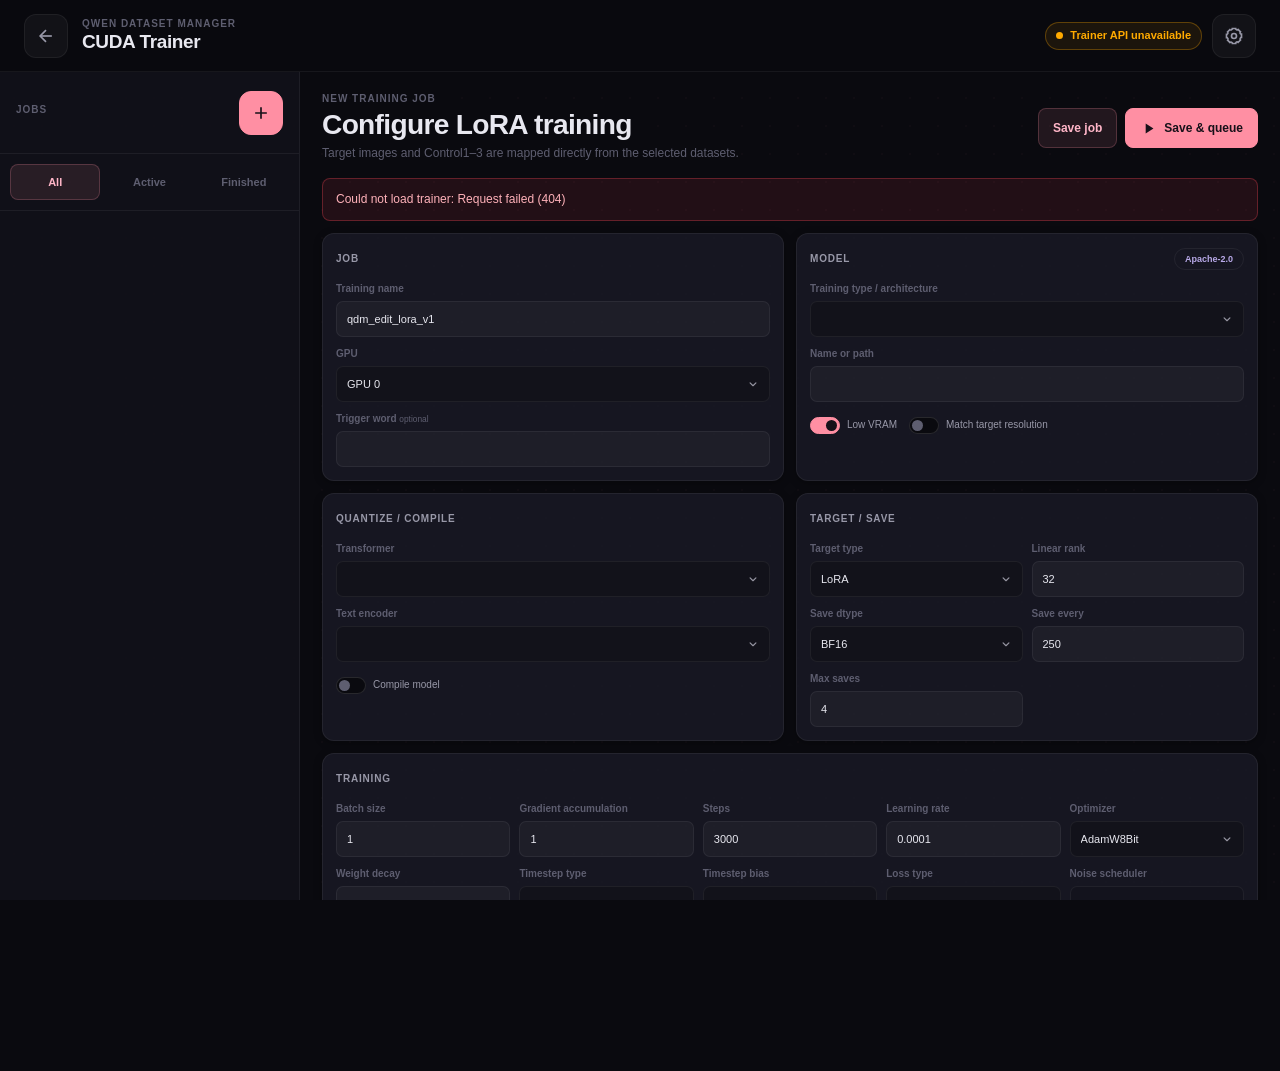
==== commit a8169917: "Implement dataset management enhancements" ====
--- a/static/trainer.html
+++ b/static/trainer.html
@@ -6,7 +6,7 @@
     <meta name="viewport" content="width=device-width, initial-scale=1.0">
     <title>Qwen Dataset Manager — Trainer</title>
     <link rel="stylesheet" href="/static/style.css">
-    <link rel="stylesheet" href="/static/trainer.css">
+    <link rel="stylesheet" href="/static/trainer.css?v=18">
 </head>
 
 <body class="trainer-page">
@@ -39,7 +39,7 @@
                 <div class="trainer-jobs-header">
                     <div>
                         <span class="trainer-section-label">Jobs</span>
-                        <strong id="trainer-job-count">0 training jobs</strong>
+                        <strong id="trainer-job-count"><!--TRAINER_JOB_COUNT--></strong>
                     </div>
                     <button id="trainer-new-job-btn" class="trainer-primary-icon-btn" type="button" aria-label="Create training job" title="New training job">
                         <svg width="20" height="20" viewBox="0 0 24 24" fill="none" stroke="currentColor" stroke-width="2" aria-hidden="true">
@@ -52,12 +52,7 @@
                     <button class="trainer-filter" type="button" data-job-filter="active">Active</button>
                     <button class="trainer-filter" type="button" data-job-filter="finished">Finished</button>
                 </div>
-                <div id="trainer-jobs-list" class="trainer-jobs-list" data-preserve-scroll="jobs">
-                    <div class="trainer-empty-list">
-                        <strong>No jobs yet</strong>
-                        <span>Create a LoRA training job from your existing datasets.</span>
-                    </div>
-                </div>
+                <div id="trainer-jobs-list" class="trainer-jobs-list" data-preserve-scroll="jobs" aria-live="polite"><!--TRAINER_JOBS--></div>
             </aside>
 
             <main class="trainer-workspace">
@@ -77,7 +72,7 @@
                             <div>
                                 <span id="trainer-editor-kicker" class="trainer-kicker">New training job</span>
                                 <h2 id="trainer-editor-title">Configure LoRA training</h2>
-                                <p>Target images and Control1–3 are mapped directly from the selected datasets.</p>
+                                <p id="trainer-editor-description">Target images and Control1–3 are mapped directly from the selected datasets.</p>
                             </div>
                             <div class="trainer-header-actions">
                                 <button id="trainer-cancel-edit-btn" class="trainer-btn trainer-btn-ghost hidden" type="button">Cancel</button>
@@ -176,7 +171,7 @@
                             </div>
                             <div class="trainer-toggle-row trainer-training-toggles">
                                 <label id="trainer-unload-text-wrap" class="trainer-switch"><input id="trainer-unload-text" type="checkbox"><span></span>Unload TE</label>
-                                <label class="trainer-switch"><input id="trainer-cache-text" type="checkbox"><span></span>Cache text embeddings</label>
+                                <label id="trainer-cache-text-wrap" class="trainer-switch"><input id="trainer-cache-text" type="checkbox"><span></span>Cache text embeddings</label>
                                 <label class="trainer-switch"><input id="trainer-use-ema" type="checkbox"><span></span>Use EMA</label>
                                 <label id="trainer-ema-decay-field" class="trainer-inline-number hidden" for="trainer-ema-decay">EMA decay <input id="trainer-ema-decay" type="number" min="0" max="1" step="0.001" value="0.99"></label>
                             </div>
@@ -221,7 +216,7 @@
                                 <label class="trainer-field" for="trainer-rgba-edge-width"><span>Edge width</span><input id="trainer-rgba-edge-width" type="number" min="0.1" step="0.1" value="3"></label>
                                 <label class="trainer-field" for="trainer-rgba-alpha-threshold"><span>Hidden RGB alpha threshold</span><input id="trainer-rgba-alpha-threshold" type="number" min="0" max="1" step="0.0001" value="0.0039215686"></label>
                             </div>
-                            <p class="trainer-help">Targets stay RGBA. Fully transparent hidden RGB is cleared, resizing is performed in premultiplied-alpha space, and green spill can be corrected only at the alpha boundary. Klein requires its own z=32 four-channel VAE; the Qwen z=16 VAE is intentionally rejected.</p>
+                            <p class="trainer-help">Targets stay RGBA. Fully transparent hidden RGB is cleared, resizing is performed in premultiplied-alpha space, and green spill can be corrected only at the alpha boundary. Klein 4B and 9B default to models/vae/flux2-klein-rgba.safetensors; the Qwen z=16 VAE is intentionally rejected.</p>
                         </section>
 
                         <section class="trainer-card trainer-wide-card trainer-vae-only hidden">
@@ -381,34 +376,60 @@
                         </div>
                     </div>
 
-                    <div class="trainer-detail-grid">
-                        <section class="trainer-card trainer-progress-card">
-                            <div class="trainer-progress-top">
-                                <div><span id="trainer-detail-status" class="trainer-status-pill">Stopped</span><strong id="trainer-detail-info">Ready</strong></div>
-                                <strong id="trainer-detail-percent">0%</strong>
-                            </div>
-                            <div class="trainer-progress-track"><div id="trainer-detail-progress" class="trainer-progress-fill"></div></div>
-                            <div class="trainer-progress-meta">
-                                <span id="trainer-detail-step">0 / 0 steps</span>
-                                <span id="trainer-detail-speed">Waiting</span>
-                                <span id="trainer-detail-gpu">GPU 0</span>
-                            </div>
-                        </section>
-                        <section class="trainer-card trainer-summary-card">
-                            <div class="trainer-card-heading"><span>Configuration</span></div>
-                            <dl id="trainer-detail-config"></dl>
+                    <nav class="trainer-detail-tabs" aria-label="Training job sections">
+                        <button class="trainer-detail-tab is-active" type="button" data-detail-tab="overview">Overview</button>
+                        <button id="trainer-samples-tab" class="trainer-detail-tab" type="button" data-detail-tab="samples">Samples</button>
+                    </nav>
+
+                    <div id="trainer-detail-overview-panel" class="trainer-detail-panel">
+                        <div class="trainer-detail-grid">
+                            <section class="trainer-card trainer-progress-card">
+                                <div class="trainer-progress-top">
+                                    <div><span id="trainer-detail-status" class="trainer-status-pill">Stopped</span><strong id="trainer-detail-info">Ready</strong></div>
+                                    <strong id="trainer-detail-percent">0%</strong>
+                                </div>
+                                <div class="trainer-progress-track"><div id="trainer-detail-progress" class="trainer-progress-fill"></div></div>
+                                <div class="trainer-progress-meta">
+                                    <span id="trainer-detail-step">0 / 0 steps</span>
+                                    <span id="trainer-detail-speed">Waiting</span>
+                                    <span id="trainer-detail-gpu">GPU 0</span>
+                                </div>
+                            </section>
+                            <section class="trainer-card trainer-summary-card">
+                                <div class="trainer-card-heading"><span>Configuration</span></div>
+                                <dl id="trainer-detail-config"></dl>
+                            </section>
+                        </div>
+
+                        <section class="trainer-card trainer-log-card">
+                            <div class="trainer-card-heading trainer-log-heading">
+                                <div><span>Trainer log</span><small>Last 200 KB</small></div>
+                                <div>
+                                    <a id="trainer-download-log" class="trainer-btn trainer-btn-ghost" href="#">Download</a>
+                                    <button id="trainer-refresh-log-btn" class="trainer-btn trainer-btn-secondary" type="button">Refresh</button>
+                                </div>
+                            </div>
+                            <pre id="trainer-log-output" tabindex="0">No log output yet.</pre>
                         </section>
                     </div>
 
-                    <section class="trainer-card trainer-log-card">
-                        <div class="trainer-card-heading trainer-log-heading">
-                            <div><span>Trainer log</span><small>Last 200 KB</small></div>
+                    <section id="trainer-detail-samples-panel" class="trainer-detail-panel hidden" aria-labelledby="trainer-samples-heading">
+                        <div class="trainer-samples-toolbar">
                             <div>
-                                <a id="trainer-download-log" class="trainer-btn trainer-btn-ghost" href="#">Download</a>
-                                <button id="trainer-refresh-log-btn" class="trainer-btn trainer-btn-secondary" type="button">Refresh</button>
-                            </div>
-                        </div>
-                        <pre id="trainer-log-output" tabindex="0">No log output yet.</pre>
+                                <span class="trainer-kicker">Generated during training</span>
+                                <h3 id="trainer-samples-heading">Validation images</h3>
+                                <p id="trainer-samples-summary">Loading generated images…</p>
+                            </div>
+                            <div class="trainer-header-actions">
+                                <button id="trainer-refresh-samples-btn" class="trainer-btn trainer-btn-secondary" type="button">Refresh</button>
+                                <a id="trainer-download-samples" class="trainer-btn trainer-btn-ghost" href="#">Download ZIP</a>
+                            </div>
+                        </div>
+                        <div id="trainer-samples-state" class="trainer-samples-state">
+                            <strong>Loading validation images</strong>
+                            <span>Please wait while the samples folder is scanned.</span>
+                        </div>
+                        <div id="trainer-samples-gallery" class="trainer-samples-gallery hidden" aria-live="polite"></div>
                     </section>
                 </section>
             </main>
@@ -434,8 +455,47 @@
         </div>
     </div>
 
+    <div id="trainer-sample-viewer" class="trainer-sample-viewer hidden" role="dialog" aria-modal="true" aria-labelledby="trainer-sample-viewer-title">
+        <div class="trainer-sample-viewer-backdrop" data-sample-viewer-close></div>
+        <div class="trainer-sample-viewer-dialog">
+            <header class="trainer-sample-viewer-header">
+                <div>
+                    <span class="trainer-kicker">Validation image</span>
+                    <h2 id="trainer-sample-viewer-title">Sample</h2>
+                </div>
+                <div class="trainer-sample-viewer-actions">
+                    <button id="trainer-sample-zoom-out" class="trainer-icon-btn" type="button" title="Zoom out" aria-label="Zoom out">−</button>
+                    <button id="trainer-sample-zoom-reset" class="trainer-icon-btn" type="button" title="Reset zoom" aria-label="Reset zoom">1:1</button>
+                    <button id="trainer-sample-zoom-in" class="trainer-icon-btn" type="button" title="Zoom in" aria-label="Zoom in">+</button>
+                    <a id="trainer-sample-download" class="trainer-btn trainer-btn-ghost" href="#">Download</a>
+                    <button id="trainer-sample-delete" class="trainer-btn trainer-btn-danger" type="button">Delete</button>
+                    <button class="trainer-icon-btn" type="button" data-sample-viewer-close aria-label="Close viewer">✕</button>
+                </div>
+            </header>
+            <div class="trainer-sample-viewer-stage">
+                <button id="trainer-sample-prev-step" class="trainer-sample-nav trainer-sample-nav-up" type="button" aria-label="Previous validation step">↑</button>
+                <button id="trainer-sample-prev" class="trainer-sample-nav trainer-sample-nav-left" type="button" aria-label="Previous sample">←</button>
+                <div id="trainer-sample-viewport" class="trainer-sample-viewport">
+                    <img id="trainer-sample-viewer-image" alt="Generated validation sample">
+                </div>
+                <button id="trainer-sample-next" class="trainer-sample-nav trainer-sample-nav-right" type="button" aria-label="Next sample">→</button>
+                <button id="trainer-sample-next-step" class="trainer-sample-nav trainer-sample-nav-down" type="button" aria-label="Next validation step">↓</button>
+            </div>
+            <footer class="trainer-sample-viewer-footer">
+                <div class="trainer-sample-prompt"><span>Prompt</span><p id="trainer-sample-viewer-prompt">—</p></div>
+                <div id="trainer-sample-controls" class="trainer-sample-controls hidden"></div>
+                <dl class="trainer-sample-meta">
+                    <div><dt>Step</dt><dd id="trainer-sample-viewer-step">0</dd></div>
+                    <div><dt>Sample</dt><dd id="trainer-sample-viewer-index">1</dd></div>
+                    <div><dt>Seed</dt><dd id="trainer-sample-viewer-seed">—</dd></div>
+                </dl>
+            </footer>
+        </div>
+    </div>
+
     <div id="trainer-toast" class="trainer-toast hidden" role="status" aria-live="polite"></div>
-    <script src="/static/trainer.js?v=3"></script>
+    <script id="trainer-bootstrap" type="application/json"><!--TRAINER_BOOTSTRAP--></script>
+    <script src="/static/trainer.js?v=18"></script>
 </body>
 
 </html>
--- a/static/style.css
+++ b/static/style.css
@@ -2298,6 +2298,41 @@
 }
 .pt-header-title svg { color: var(--accent); }
 
+.pt-tabs {
+  display: flex;
+  gap: 0.35rem;
+  padding: 0.6rem 1.2rem 0;
+  border-bottom: 1px solid var(--border);
+  background: rgba(255,255,255,0.015);
+  flex-shrink: 0;
+}
+.pt-tab-btn {
+  position: relative;
+  border: none;
+  background: transparent;
+  color: var(--text-muted);
+  font-family: var(--font);
+  font-size: 12px;
+  font-weight: 700;
+  padding: 0.55rem 0.9rem 0.7rem;
+  cursor: pointer;
+  transition: color var(--transition), background var(--transition);
+  border-radius: var(--radius-sm) var(--radius-sm) 0 0;
+}
+.pt-tab-btn:hover { color: var(--text-primary); background: rgba(255,255,255,0.03); }
+.pt-tab-btn.active { color: var(--accent); background: rgba(255,143,163,0.06); }
+.pt-tab-btn.active::after {
+  content: '';
+  position: absolute;
+  left: 0.65rem;
+  right: 0.65rem;
+  bottom: -1px;
+  height: 2px;
+  border-radius: 2px 2px 0 0;
+  background: var(--accent);
+  box-shadow: 0 0 10px var(--accent-glow);
+}
+
 .pt-close-btn {
   background: none;
   border: 1px solid var(--border);
@@ -2319,13 +2354,136 @@
 }
 
 .pt-body {
-  display: grid;
+  display: none;
   grid-template-columns: 420px 1fr;
   gap: 0;
   flex: 1;
   min-height: 0;
   overflow: hidden;
 }
+.pt-body.active { display: grid; }
+.pt-tab-panel { flex: 1; min-height: 0; }
+
+.ac-body {
+  display: none;
+  grid-template-columns: minmax(0, 1.15fr) minmax(360px, 0.85fr);
+  min-height: 0;
+  overflow: hidden;
+}
+.ac-body.active { display: grid; }
+.ac-preview-panel {
+  display: flex;
+  min-width: 0;
+  flex-direction: column;
+  border-right: 1px solid var(--border);
+  overflow: hidden;
+}
+.ac-preview-content {
+  display: flex;
+  flex: 1;
+  min-height: 0;
+  flex-direction: column;
+  gap: 0.65rem;
+  padding: 1rem 1.2rem;
+  overflow-y: auto;
+}
+.ac-preview-frame {
+  position: relative;
+  display: flex;
+  min-height: 280px;
+  flex: 1 0 300px;
+  align-items: center;
+  justify-content: center;
+  overflow: hidden;
+  border: 1px solid var(--border);
+  border-radius: var(--radius-md);
+  background:
+    radial-gradient(circle at 50% 45%, rgba(184,169,232,0.08), transparent 55%),
+    rgba(0,0,0,0.18);
+}
+.ac-preview-frame img {
+  display: none;
+  width: 100%;
+  height: 100%;
+  max-height: 48vh;
+  object-fit: contain;
+}
+.ac-preview-frame.has-image img { display: block; }
+.ac-preview-frame.has-image .pt-preview-empty { display: none; }
+.ac-preview-caption {
+  min-height: 76px;
+  padding: 0.75rem 0.85rem;
+  border: 1px solid rgba(255,143,163,0.2);
+  border-radius: var(--radius-md);
+  background: rgba(255,143,163,0.045);
+  color: var(--text-primary);
+  font-size: 12px;
+  line-height: 1.6;
+  white-space: pre-wrap;
+  overflow-wrap: anywhere;
+}
+.ac-config {
+  display: flex;
+  min-width: 0;
+  flex-direction: column;
+  overflow-y: auto;
+}
+.ac-system-prompt { min-height: 180px; }
+.ac-wrapper-area { min-height: 54px; max-height: 110px; }
+.ac-field {
+  display: flex;
+  flex-direction: column;
+  gap: 0.32rem;
+  color: var(--text-secondary);
+  font-size: 11px;
+  font-weight: 600;
+}
+.ac-select {
+  width: 100%;
+  border: 1px solid var(--border);
+  border-radius: var(--radius-sm);
+  background: rgba(255,255,255,0.04);
+  color: var(--text-primary);
+  font-family: var(--font);
+  font-size: 12px;
+  padding: 0.55rem 0.65rem;
+  outline: none;
+}
+.ac-select:focus { border-color: var(--accent-border); }
+.ac-select:disabled { opacity: 0.5; }
+.ac-select option { background: #17131f; }
+.ac-model-status {
+  border: 1px solid var(--border);
+  border-radius: var(--radius-sm);
+  background: rgba(255,255,255,0.025);
+  color: var(--text-muted);
+  font-size: 10px;
+  line-height: 1.5;
+  padding: 0.55rem 0.65rem;
+  white-space: pre-wrap;
+}
+.ac-model-status[data-state="ready"] { color: var(--success); border-color: rgba(0,214,143,0.25); }
+.ac-model-status[data-state="warning"] { color: var(--warning); border-color: rgba(255,170,0,0.25); }
+.ac-progress {
+  display: flex;
+  flex-direction: column;
+  gap: 0.45rem;
+  padding: 0.7rem;
+  border: 1px solid var(--border);
+  border-radius: var(--radius-md);
+  background: rgba(255,255,255,0.025);
+}
+.ac-progress-head { display: flex; align-items: center; justify-content: space-between; gap: 0.75rem; font-size: 11px; color: var(--text-secondary); }
+.ac-progress-head strong { color: var(--accent); font-family: var(--font-mono); }
+.ac-progress-track { height: 6px; overflow: hidden; border-radius: 99px; background: rgba(255,255,255,0.06); }
+.ac-progress-fill { width: 0; height: 100%; border-radius: inherit; background: linear-gradient(90deg, var(--accent), var(--accent-lavender)); transition: width 0.25s ease; }
+.ac-progress-items { display: flex; max-height: 135px; flex-direction: column; gap: 0.22rem; overflow-y: auto; }
+.ac-progress-item { display: grid; grid-template-columns: 14px minmax(0,1fr); gap: 0.35rem; align-items: start; font-family: var(--font-mono); font-size: 9px; color: var(--text-muted); }
+.ac-progress-item span:last-child { overflow: hidden; text-overflow: ellipsis; white-space: nowrap; }
+.ac-progress-item[data-status="completed"] { color: var(--success); }
+.ac-progress-item[data-status="error"] { color: var(--error); }
+.ac-progress-item[data-status="generating"] { color: var(--accent); }
+.pt-footer-group { display: flex; gap: 0.5rem; align-items: center; }
 
 .pt-config {
   display: flex;
@@ -2786,6 +2944,18 @@
     grid-auto-rows: 150px;
     gap: 8px;
   }
+
+  .pt-modal-content { height: 95vh; }
+  .pt-body.active,
+  .ac-body.active {
+    grid-template-columns: 1fr;
+    overflow-y: auto;
+  }
+  .pt-config,
+  .ac-preview-panel { border-right: none; border-bottom: 1px solid var(--border); overflow: visible; }
+  .pt-preview-panel,
+  .ac-config { min-height: 420px; overflow: visible; }
+  .ac-preview-frame { min-height: 240px; flex-basis: 260px; }
 }
 
 /* ─── Stitch Mode ────────────────────────────────────────────────── */
--- a/static/trainer.css
+++ b/static/trainer.css
@@ -255,7 +255,7 @@
   height: 100%;
   overflow: auto;
   overscroll-behavior: contain;
-  scroll-behavior: smooth;
+  scroll-behavior: auto;
 }
 
 .trainer-view {
@@ -432,8 +432,18 @@
 .trainer-field input[readonly] { color: var(--text-secondary); background: rgba(0, 0, 0, 0.13); cursor: default; }
 
 .trainer-toggle-row { display: flex; align-items: center; gap: 12px; flex-wrap: wrap; }
-.trainer-switch { min-height: 28px; display: inline-flex; align-items: center; gap: 7px; color: var(--text-secondary); font-size: 10px; cursor: pointer; }
-.trainer-switch input { position: absolute; opacity: 0; pointer-events: none; }
+.trainer-switch { position: relative; min-height: 28px; display: inline-flex; align-items: center; gap: 7px; color: var(--text-secondary); font-size: 10px; cursor: pointer; }
+.trainer-switch input {
+  position: absolute;
+  z-index: 1;
+  top: calc(50% - 9px);
+  left: 0;
+  width: 30px;
+  height: 18px;
+  margin: 0;
+  opacity: 0;
+  cursor: pointer;
+}
 .trainer-switch > span {
   position: relative;
   width: 30px;
@@ -442,9 +452,8 @@
   background: var(--bg-primary);
   border: 1px solid var(--border-hover);
   border-radius: 999px;
-  transition: all var(--transition);
-}
-
+  contain: paint;
+}
 .trainer-switch > span::after {
   content: '';
   position: absolute;
@@ -454,12 +463,12 @@
   height: 11px;
   background: var(--text-muted);
   border-radius: 50%;
-  transition: all var(--transition);
-}
-
+}
 .trainer-switch input:checked + span { background: var(--accent); border-color: var(--accent); }
 .trainer-switch input:checked + span::after { left: 15px; background: #171119; }
 .trainer-switch input:focus-visible + span { outline: 2px solid var(--accent-hover); outline-offset: 2px; }
+.trainer-switch.is-disabled { opacity: 0.48; cursor: not-allowed; }
+.trainer-switch.is-disabled input { cursor: not-allowed; }
 
 .trainer-wide-card { margin-top: 12px; }
 .trainer-training-grid { display: grid; grid-template-columns: repeat(9, minmax(100px, 1fr)); gap: 9px; }
@@ -501,6 +510,16 @@
 .trainer-dataset-metric span { margin-top: 2px; color: var(--text-muted); font-size: 9px; }
 .trainer-dataset-settings { display: grid; grid-template-columns: repeat(4, minmax(80px, 1fr)); gap: 7px; }
 .trainer-dataset-caption { grid-column: span 3; }
+.trainer-rgba-settings { grid-column: 1 / -1; min-width: 0; display: grid; grid-template-columns: minmax(0, .8fr) minmax(0, 1.6fr); gap: 9px; padding: 10px; background: rgba(184, 169, 232, 0.055); border: 1px solid rgba(184, 169, 232, 0.17); border-radius: 8px; }
+.trainer-mode-toggle { min-height: 36px; display: grid; grid-template-columns: 1fr 1fr; padding: 3px; background: rgba(0, 0, 0, .2); border: 1px solid var(--border); border-radius: 8px; }
+.trainer-mode-toggle label { position: relative; cursor: pointer; }
+.trainer-mode-toggle input { position: absolute; opacity: 0; pointer-events: none; }
+.trainer-mode-toggle span { height: 28px; display: flex; align-items: center; justify-content: center; color: var(--text-muted); border-radius: 5px; font-size: 10px; font-weight: 700; letter-spacing: .02em; transition: color .15s ease, background .15s ease, box-shadow .15s ease; }
+.trainer-mode-toggle input:checked + span { color: #fff; background: rgba(255, 143, 163, .24); box-shadow: inset 0 0 0 1px var(--accent-border); }
+.trainer-mode-toggle input:focus-visible + span { outline: 2px solid var(--accent-hover); outline-offset: 1px; }
+.trainer-background-dataset-field > small { min-height: auto; line-height: 1.35; }
+.trainer-rgba-mode-note { min-height: 55px; display: grid; align-content: center; gap: 3px; padding: 8px 10px; color: var(--text-muted); background: rgba(0, 0, 0, .12); border-radius: 7px; font-size: 10px; line-height: 1.4; }
+.trainer-rgba-mode-note strong { color: var(--text-secondary); font-size: 10px; }
 .trainer-resolution-row { grid-column: 1 / -1; display: flex; align-items: center; gap: 5px; flex-wrap: wrap; }
 .trainer-resolution-row > span { margin-right: 3px; color: var(--text-muted); font-size: 9px; }
 .trainer-resolution-chip { cursor: pointer; }
@@ -519,63 +538,20 @@
   border-radius: var(--radius-md);
 }
 
-.trainer-advanced summary { padding: 13px 15px; color: var(--text-secondary); font-size: 11px; font-weight: 700; cursor: pointer; }
+.trainer-advanced summary,
+.trainer-advanced-heading { padding: 13px 15px; color: var(--text-secondary); font-size: 11px; font-weight: 700; }
+.trainer-advanced summary { cursor: pointer; }
 .trainer-advanced-grid { padding: 0 15px 15px; display: grid; gap: 12px; }
 .trainer-offload-sliders { display: grid; grid-template-columns: repeat(2, minmax(220px, 1fr)); gap: 18px; }
 .trainer-slider-field { min-width: 0; display: grid; gap: 7px; color: var(--text-muted); font-size: 10px; font-weight: 650; }
 .trainer-slider-control { min-width: 0; display: grid; grid-template-columns: minmax(120px, 1fr) 56px; align-items: start; gap: 12px; }
 .trainer-slider-main { min-width: 0; }
-.trainer-slider-main input[type="range"] {
-  --slider-fill: 100%;
-  width: 100%;
-  height: 28px;
-  margin: 0;
-  padding: 0;
-  -webkit-appearance: none;
-  appearance: none;
-  background: transparent;
-  border: 0;
-  outline: none;
-  cursor: pointer;
-  touch-action: manipulation;
-}
-.trainer-slider-main input[type="range"]::-webkit-slider-runnable-track {
-  height: 10px;
-  background: linear-gradient(to right, var(--accent) 0 var(--slider-fill), var(--bg-surface) var(--slider-fill) 100%);
-  border: 1px solid var(--border-hover);
-  border-radius: 4px;
-}
-.trainer-slider-main input[type="range"]::-webkit-slider-thumb {
-  width: 17px;
-  height: 17px;
-  margin-top: -4px;
-  -webkit-appearance: none;
-  appearance: none;
-  background: var(--text-primary);
-  border: 1px solid #c9c6d0;
-  border-radius: 50%;
-  box-shadow: 0 2px 7px rgba(0, 0, 0, .42);
-  transition: box-shadow var(--transition), transform var(--transition);
-}
-.trainer-slider-main input[type="range"]::-moz-range-track {
-  height: 10px;
-  background: var(--bg-surface);
-  border: 1px solid var(--border-hover);
-  border-radius: 4px;
-}
-.trainer-slider-main input[type="range"]::-moz-range-progress {
-  height: 10px;
-  background: var(--accent);
-  border-radius: 4px;
-}
-.trainer-slider-main input[type="range"]::-moz-range-thumb {
-  width: 17px;
-  height: 17px;
-  background: var(--text-primary);
-  border: 1px solid #c9c6d0;
-  border-radius: 50%;
-  box-shadow: 0 2px 7px rgba(0, 0, 0, .42);
-}
+.trainer-slider-main input[type="range"] { --slider-fill: 100%; width: 100%; height: 28px; margin: 0; padding: 0; -webkit-appearance: none; appearance: none; background: transparent; border: 0; outline: none; cursor: pointer; touch-action: manipulation; }
+.trainer-slider-main input[type="range"]::-webkit-slider-runnable-track { height: 10px; background: linear-gradient(to right, var(--accent) 0 var(--slider-fill), var(--bg-surface) var(--slider-fill) 100%); border: 1px solid var(--border-hover); border-radius: 4px; }
+.trainer-slider-main input[type="range"]::-webkit-slider-thumb { width: 17px; height: 17px; margin-top: -4px; -webkit-appearance: none; appearance: none; background: var(--text-primary); border: 1px solid #c9c6d0; border-radius: 50%; box-shadow: 0 2px 7px rgba(0, 0, 0, .42); transition: box-shadow var(--transition), transform var(--transition); }
+.trainer-slider-main input[type="range"]::-moz-range-track { height: 10px; background: var(--bg-surface); border: 1px solid var(--border-hover); border-radius: 4px; }
+.trainer-slider-main input[type="range"]::-moz-range-progress { height: 10px; background: var(--accent); border-radius: 4px; }
+.trainer-slider-main input[type="range"]::-moz-range-thumb { width: 17px; height: 17px; background: var(--text-primary); border: 1px solid #c9c6d0; border-radius: 50%; box-shadow: 0 2px 7px rgba(0, 0, 0, .42); }
 .trainer-slider-main input[type="range"]:hover::-webkit-slider-thumb { transform: scale(1.08); }
 .trainer-slider-main input[type="range"]:focus-visible::-webkit-slider-thumb { box-shadow: 0 0 0 3px rgba(255, 143, 163, .28), 0 2px 7px rgba(0, 0, 0, .42); }
 .trainer-slider-main input[type="range"]:focus-visible::-moz-range-thumb { box-shadow: 0 0 0 3px rgba(255, 143, 163, .28), 0 2px 7px rgba(0, 0, 0, .42); }
@@ -640,11 +616,60 @@
 .trainer-summary-card dl { display: grid; grid-template-columns: auto 1fr; gap: 8px 12px; font-size: 10px; }
 .trainer-summary-card dt { color: var(--text-muted); }
 .trainer-summary-card dd { margin: 0; overflow: hidden; color: var(--text-secondary); text-overflow: ellipsis; white-space: nowrap; }
+.trainer-detail-tabs { height: 42px; margin: 4px 0 12px; display: flex; align-items: stretch; gap: 2px; border-bottom: 1px solid var(--border); }
+.trainer-detail-tab { position: relative; min-width: 110px; padding: 0 18px; color: var(--text-muted); background: transparent; border: 0; cursor: pointer; font: 600 11px var(--font-ui); transition: color var(--transition), background var(--transition); }
+.trainer-detail-tab:hover { color: var(--text-primary); background: rgba(255, 255, 255, .025); }
+.trainer-detail-tab.is-active { color: var(--text-primary); }
+.trainer-detail-tab.is-active::after { content: ''; position: absolute; right: 12px; bottom: -1px; left: 12px; height: 2px; background: var(--accent); border-radius: 2px 2px 0 0; }
+.trainer-samples-toolbar { min-height: 64px; padding: 5px 2px 14px; display: flex; align-items: flex-end; justify-content: space-between; gap: 18px; }
+.trainer-samples-toolbar h3 { margin: 3px 0 0; color: var(--text-primary); font-size: 18px; }
+.trainer-samples-toolbar p { margin: 5px 0 0; color: var(--text-muted); font-size: 10px; }
+.trainer-samples-state { min-height: 320px; display: flex; align-items: center; justify-content: center; flex-direction: column; gap: 8px; color: var(--text-muted); background: rgba(0, 0, 0, .1); border: 1px dashed var(--border-hover); border-radius: var(--radius-lg); text-align: center; }
+.trainer-samples-state strong { color: var(--text-secondary); font-size: 14px; }
+.trainer-samples-state span { font-size: 10px; }
+.trainer-samples-gallery { display: grid; gap: 5px; }
+.trainer-sample-row { display: grid; grid-template-columns: repeat(var(--sample-columns, 3), minmax(0, 1fr)); gap: 5px; }
+.trainer-generated-sample { min-width: 0; margin: 0; overflow: hidden; background: #c8c8c8; background-image: linear-gradient(45deg, #9f9f9f 25%, transparent 25%), linear-gradient(-45deg, #9f9f9f 25%, transparent 25%), linear-gradient(45deg, transparent 75%, #9f9f9f 75%), linear-gradient(-45deg, transparent 75%, #9f9f9f 75%); background-position: 0 0, 0 10px, 10px -10px, -10px 0; background-size: 20px 20px; border: 1px solid var(--border); border-radius: 8px; box-shadow: var(--shadow-card); }
+.trainer-generated-sample button { position: relative; width: 100%; padding: 100% 0 0; display: block; overflow: hidden; background: transparent; border: 0; cursor: zoom-in; }
+.trainer-generated-sample img { position: absolute; inset: 0; width: 100%; height: 100%; object-fit: cover; transition: transform .18s ease, opacity .18s ease; }
+.trainer-generated-sample button:hover img { transform: scale(1.025); }
+.trainer-generated-sample figcaption { min-height: 35px; padding: 7px 9px; display: flex; align-items: center; justify-content: space-between; gap: 7px; color: var(--text-muted); background: rgba(10, 10, 15, .92); font: 9px var(--font-mono); }
+.trainer-generated-sample figcaption span:last-child { overflow: hidden; text-overflow: ellipsis; white-space: nowrap; }
 .trainer-log-card { margin-top: 12px; padding: 0; overflow: hidden; }
 .trainer-log-heading { min-height: 54px; margin: 0; padding: 9px 12px; border-bottom: 1px solid var(--border); }
 .trainer-log-heading > div:first-child span, .trainer-log-heading > div:first-child small { display: block; }
 .trainer-log-heading > div:last-child { display: flex; gap: 7px; }
 #trainer-log-output { height: min(56vh, 620px); margin: 0; padding: 15px; overflow: auto; color: #cfd0dc; background: #08080c; font: 11px/1.55 var(--font-mono); white-space: pre-wrap; overflow-wrap: anywhere; }
+
+.trainer-sample-viewer { position: fixed; z-index: 4500; inset: 0; display: flex; align-items: center; justify-content: center; }
+.trainer-sample-viewer-backdrop { position: absolute; inset: 0; background: rgba(2, 2, 5, .9); backdrop-filter: blur(7px); }
+.trainer-sample-viewer-dialog { position: relative; width: min(95vw, 1480px); height: min(94vh, 1040px); overflow: hidden; display: grid; grid-template-rows: auto minmax(0, 1fr) auto; background: #101016; border: 1px solid var(--border-hover); border-radius: var(--radius-lg); box-shadow: 0 28px 90px rgba(0, 0, 0, .65); }
+.trainer-sample-viewer-header { min-height: 64px; padding: 10px 13px 10px 16px; display: flex; align-items: center; justify-content: space-between; gap: 16px; border-bottom: 1px solid var(--border); }
+.trainer-sample-viewer-header h2 { max-width: 600px; margin-top: 2px; overflow: hidden; font-size: 15px; text-overflow: ellipsis; white-space: nowrap; }
+.trainer-sample-viewer-actions { display: flex; align-items: center; gap: 7px; }
+.trainer-sample-viewer-actions .trainer-icon-btn { min-width: 34px; padding: 0 7px; font: 600 11px var(--font-mono); }
+.trainer-sample-viewer-stage { position: relative; min-height: 0; overflow: hidden; display: flex; align-items: center; justify-content: center; background: #09090d; }
+.trainer-sample-viewport { width: 100%; height: 100%; overflow: auto; display: flex; align-items: center; justify-content: center; background-color: #c8c8c8; background-image: linear-gradient(45deg, #9f9f9f 25%, transparent 25%), linear-gradient(-45deg, #9f9f9f 25%, transparent 25%), linear-gradient(45deg, transparent 75%, #9f9f9f 75%), linear-gradient(-45deg, transparent 75%, #9f9f9f 75%); background-position: 0 0, 0 14px, 14px -14px, -14px 0; background-size: 28px 28px; }
+.trainer-sample-viewport img { max-width: 100%; max-height: 100%; object-fit: contain; transform: scale(var(--sample-zoom, 1)); transform-origin: center; transition: transform .12s ease; user-select: none; }
+.trainer-sample-nav { position: absolute; z-index: 2; width: 42px; height: 42px; display: inline-flex; align-items: center; justify-content: center; color: #fff; background: rgba(8, 8, 12, .7); border: 1px solid rgba(255, 255, 255, .14); border-radius: 50%; box-shadow: 0 3px 18px rgba(0, 0, 0, .45); cursor: pointer; font-size: 20px; backdrop-filter: blur(5px); }
+.trainer-sample-nav:hover:not(:disabled) { background: rgba(20, 20, 28, .9); border-color: var(--accent-border); }
+.trainer-sample-nav:disabled { opacity: .22; cursor: default; }
+.trainer-sample-nav-left { left: 14px; top: 50%; transform: translateY(-50%); }
+.trainer-sample-nav-right { right: 14px; top: 50%; transform: translateY(-50%); }
+.trainer-sample-nav-up { top: 14px; left: 50%; transform: translateX(-50%); }
+.trainer-sample-nav-down { bottom: 14px; left: 50%; transform: translateX(-50%); }
+.trainer-sample-viewer-footer { min-height: 72px; padding: 10px 14px; display: grid; grid-template-columns: minmax(240px, 1fr) auto auto; align-items: center; gap: 16px; background: #09090d; border-top: 1px solid var(--border); }
+.trainer-sample-prompt { min-width: 0; }
+.trainer-sample-prompt > span { color: var(--text-muted); font-size: 8px; font-weight: 700; text-transform: uppercase; letter-spacing: .12em; }
+.trainer-sample-prompt p { max-height: 44px; margin: 4px 0 0; overflow: auto; color: var(--text-secondary); font-size: 10px; line-height: 1.45; white-space: pre-wrap; }
+.trainer-sample-controls { display: flex; align-items: center; gap: 6px; }
+.trainer-sample-control { width: 52px; height: 52px; padding: 0; overflow: hidden; background-color: #c8c8c8; background-image: linear-gradient(45deg, #9f9f9f 25%, transparent 25%), linear-gradient(-45deg, #9f9f9f 25%, transparent 25%), linear-gradient(45deg, transparent 75%, #9f9f9f 75%), linear-gradient(-45deg, transparent 75%, #9f9f9f 75%); background-position: 0 0, 0 6px, 6px -6px, -6px 0; background-size: 12px 12px; border: 2px solid var(--border-hover); border-radius: 6px; cursor: pointer; }
+.trainer-sample-control.is-active { border-color: var(--accent); }
+.trainer-sample-control img { width: 100%; height: 100%; object-fit: contain; }
+.trainer-sample-meta { min-width: 150px; margin: 0; display: grid; grid-template-columns: repeat(3, auto); gap: 12px; }
+.trainer-sample-meta div { display: grid; gap: 3px; }
+.trainer-sample-meta dt { color: var(--text-muted); font-size: 8px; text-transform: uppercase; letter-spacing: .1em; }
+.trainer-sample-meta dd { margin: 0; color: var(--text-secondary); font: 10px var(--font-mono); }
 
 .trainer-modal {
   position: fixed;
@@ -691,6 +716,11 @@
   .trainer-dataset-settings { grid-column: 2; grid-row: 1 / span 2; }
   .trainer-remove-dataset { grid-column: 3; grid-row: 1; }
   .trainer-detail-grid { grid-template-columns: 1fr; }
+  .trainer-sample-row { --sample-columns: 2 !important; }
+  .trainer-sample-viewer-dialog { width: 100vw; height: 100vh; border: 0; border-radius: 0; }
+  .trainer-sample-viewer-footer { grid-template-columns: 1fr auto; }
+  .trainer-sample-controls { grid-column: 1; grid-row: 2; }
+  .trainer-sample-meta { grid-column: 2; grid-row: 1 / span 2; }
 }
 
 @media (max-width: 780px) {
@@ -719,6 +749,7 @@
   .trainer-dataset-card { grid-template-columns: 1fr 44px; }
   .trainer-dataset-title, .trainer-dataset-metrics, .trainer-dataset-settings, .trainer-dataset-warning { grid-column: 1 / -1; }
   .trainer-dataset-settings { grid-row: auto; grid-template-columns: repeat(2, minmax(0, 1fr)); }
+  .trainer-rgba-settings { grid-template-columns: 1fr; }
   .trainer-remove-dataset { grid-column: 2; grid-row: 1; }
   .trainer-advanced-grid { grid-template-columns: 1fr; }
   .trainer-offload-sliders { grid-template-columns: 1fr; }
@@ -740,6 +771,16 @@
   .trainer-dataset-picker { grid-template-columns: 1fr; }
   .trainer-detail-header .trainer-header-actions { display: grid; grid-template-columns: repeat(2, 1fr); }
   .trainer-progress-meta { align-items: flex-start; flex-direction: column; }
+  .trainer-samples-toolbar { align-items: stretch; flex-direction: column; }
+  .trainer-samples-toolbar .trainer-header-actions { display: grid; grid-template-columns: 1fr 1fr; }
+  .trainer-sample-row { --sample-columns: 1 !important; }
+  .trainer-sample-viewer-header { align-items: flex-start; }
+  .trainer-sample-viewer-header > div:first-child { display: none; }
+  .trainer-sample-viewer-actions { width: 100%; justify-content: flex-end; }
+  .trainer-sample-viewer-actions .trainer-btn { padding-right: 8px; padding-left: 8px; }
+  .trainer-sample-viewer-footer { grid-template-columns: 1fr; gap: 8px; }
+  .trainer-sample-controls, .trainer-sample-meta { grid-column: 1; grid-row: auto; }
+  .trainer-sample-meta { justify-content: end; }
 }
 
 @media (prefers-reduced-motion: reduce) {
